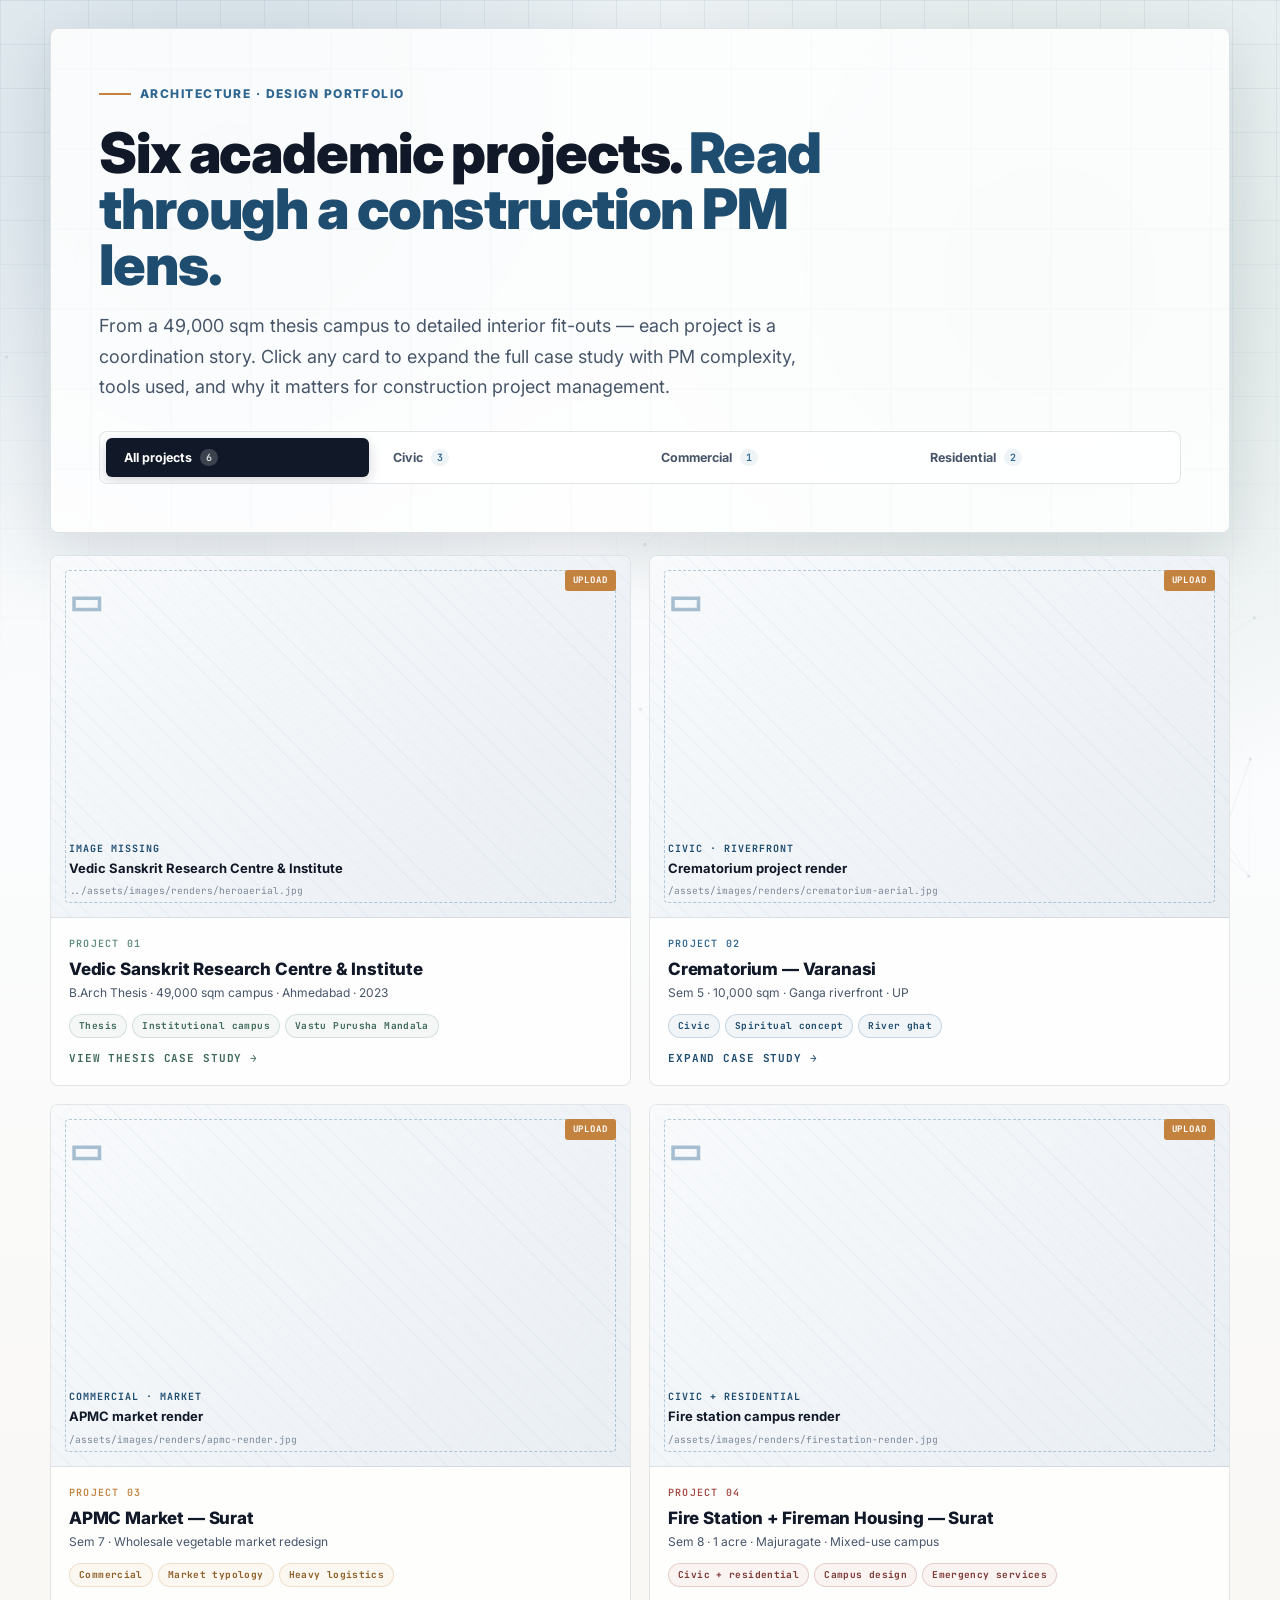
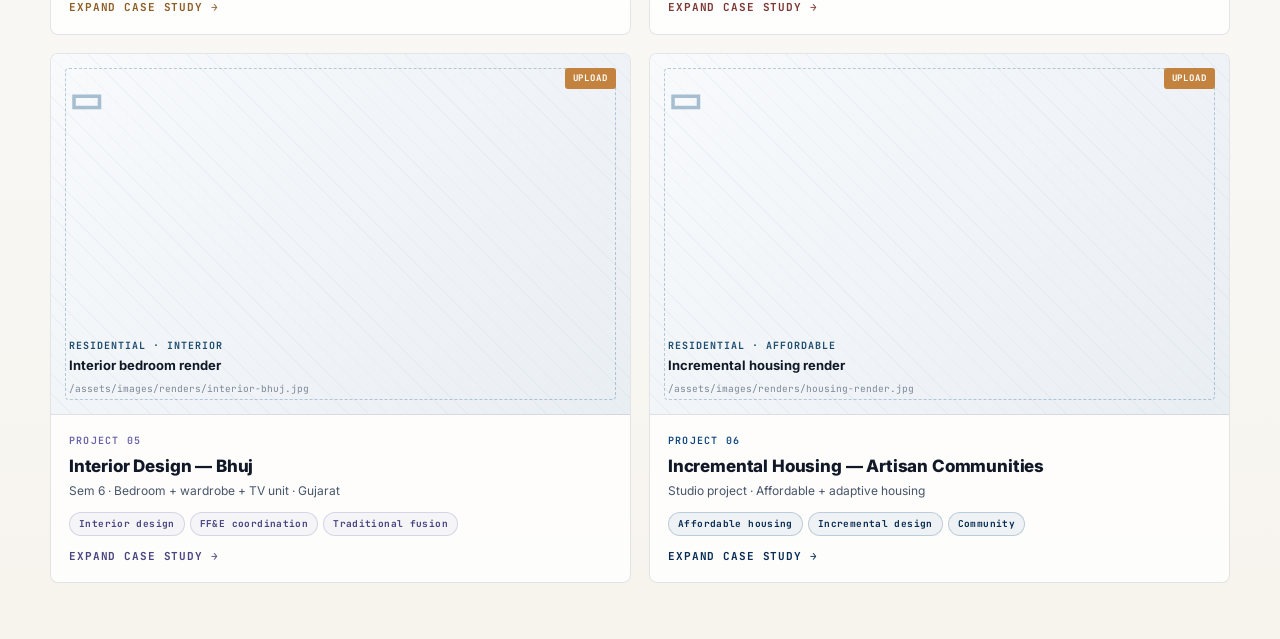
==== widgets/architecture-projects.html @ ee3e4ace "Update print statement from 'Hello' to 'Goodbye'" ====
<!DOCTYPE html>
<html lang="en">
<head>
<meta charset="UTF-8">
<meta name="viewport" content="width=device-width, initial-scale=1.0">
<title>Architecture Projects — Kashyap Joshi</title>
<meta name="description" content="Academic architecture portfolio — thesis, civic, commercial, and residential design projects translated through a construction PM lens.">
<link rel="preconnect" href="https://fonts.googleapis.com">
<link rel="preconnect" href="https://fonts.gstatic.com" crossorigin>
<link href="https://fonts.googleapis.com/css2?family=Inter:wght@300;400;500;600;700;800;900&family=JetBrains+Mono:wght@400;500;600&display=swap" rel="stylesheet">
<style>
:root {
  --ink: #111827;
  --ink-soft: #475569;
  --ink-muted: #7c8796;
  --paper: #fbfcfd;
  --panel: rgba(255,255,255,0.86);
  --line: rgba(30,41,59,0.12);
  --line-strong: rgba(30,41,59,0.22);
  --sage: #5f8d7a;
  --sage-dark: #3f6a59;
  --steel: #2f6690;
  --steel-dark: #1f4d70;
  --amber: #c3833f;
  --brick: #a64b43;
  --violet: #6860a8;
  --shadow: 0 18px 55px rgba(15,23,42,0.11);
  --shadow-soft: 0 8px 28px rgba(15,23,42,0.08);
  --radius: 8px;
  --ease: cubic-bezier(.16, 1, .3, 1);
  --mono: 'JetBrains Mono', 'SF Mono', Monaco, monospace;
}

* { box-sizing: border-box; margin: 0; padding: 0; }
html { scroll-behavior: smooth; }

body {
  min-height: 100vh;
  font-family: Inter, ui-sans-serif, system-ui, -apple-system, BlinkMacSystemFont, "Segoe UI", sans-serif;
  color: var(--ink);
  background:
    radial-gradient(circle at 18% 8%, rgba(47,102,144,0.18), transparent 30rem),
    radial-gradient(circle at 82% 14%, rgba(95,141,122,0.18), transparent 32rem),
    linear-gradient(180deg, #eef3f5 0%, #fbfcfd 36%, #f7f4ee 100%);
  line-height: 1.5;
  overflow-x: hidden;
  -webkit-font-smoothing: antialiased;
}

body::before {
  content: "";
  position: fixed;
  inset: 0;
  z-index: -3;
  background-image:
    linear-gradient(rgba(47,102,144,0.08) 1px, transparent 1px),
    linear-gradient(90deg, rgba(47,102,144,0.08) 1px, transparent 1px);
  background-size: 44px 44px;
  mask-image: linear-gradient(to bottom, black 0%, transparent 78%);
}

.sr-only {
  position: absolute; width: 1px; height: 1px; overflow: hidden;
  clip: rect(0,0,0,0); white-space: nowrap;
}

.blueprint-canvas {
  position: fixed; inset: 0;
  z-index: -2;
  pointer-events: none;
  opacity: 0.5;
}

.cursor-light {
  position: fixed; left: 0; top: 0;
  width: 360px; height: 360px;
  border-radius: 50%;
  pointer-events: none;
  z-index: -1;
  opacity: 0;
  transform: translate3d(-50%, -50%, 0);
  background: radial-gradient(circle, rgba(200,131,63,0.16), rgba(95,141,122,0.08) 38%, transparent 70%);
  transition: opacity 300ms ease;
}

.page {
  width: min(1180px, calc(100% - 32px));
  margin: 0 auto;
  padding: 28px 0 56px;
}

/* HEADER */
.widget-header {
  border: 1px solid var(--line);
  background: var(--panel);
  backdrop-filter: blur(18px);
  box-shadow: var(--shadow);
  border-radius: var(--radius);
  padding: clamp(28px, 4vw, 48px);
  margin-bottom: 22px;
  position: relative;
  overflow: hidden;
}
.widget-header::after {
  content: "";
  position: absolute; inset: 0; pointer-events: none;
  background:
    linear-gradient(90deg, transparent 0 39px, rgba(47,102,144,0.07) 40px, transparent 41px),
    linear-gradient(transparent 0 39px, rgba(47,102,144,0.07) 40px, transparent 41px);
  background-size: 80px 80px;
  opacity: 0.4;
}
.widget-header-inner { position: relative; z-index: 1; }

.eyebrow {
  display: inline-flex; align-items: center; gap: 9px;
  color: var(--steel);
  font-size: 12px; font-weight: 800;
  text-transform: uppercase; letter-spacing: .12em;
  margin-bottom: 22px;
  opacity: 0; transform: translateY(20px);
  animation: fadeUp 900ms var(--ease) 100ms forwards;
}
.eyebrow::before {
  content: ""; width: 32px; height: 2px; background: var(--amber);
}

.widget-title {
  font-size: clamp(34px, 5.5vw, 56px);
  line-height: 1;
  font-weight: 880;
  margin-bottom: 18px;
  letter-spacing: -0.02em;
  max-width: 800px;
  opacity: 0; transform: translateY(30px);
  animation: fadeUp 1000ms var(--ease) 250ms forwards;
}
.widget-title .accent { color: var(--steel-dark); }

.widget-lead {
  max-width: 720px;
  color: var(--ink-soft);
  font-size: clamp(15px, 1.8vw, 18px);
  line-height: 1.7;
  opacity: 0; transform: translateY(20px);
  animation: fadeUp 1000ms var(--ease) 400ms forwards;
}

@keyframes fadeUp { to { opacity: 1; transform: translateY(0); } }

/* FILTER BAR */
.filter-bar {
  display: flex;
  gap: 6px;
  margin-top: 28px;
  padding: 6px;
  background: rgba(255,255,255,0.72);
  border: 1px solid var(--line);
  border-radius: var(--radius);
  overflow-x: auto;
  scrollbar-width: none;
  position: relative;
  z-index: 1;
  opacity: 0;
  transform: translateY(16px);
  animation: fadeUp 800ms var(--ease) 600ms forwards;
}
.filter-bar::-webkit-scrollbar { display: none; }

.filter-btn {
  flex: 1;
  min-width: max-content;
  padding: 11px 18px;
  border: none;
  background: transparent;
  cursor: pointer;
  font-family: inherit;
  font-size: 12.5px;
  font-weight: 700;
  color: var(--ink-soft);
  border-radius: 6px;
  transition: all 280ms var(--ease);
  white-space: nowrap;
  display: flex;
  align-items: center;
  gap: 8px;
}
.filter-btn:hover { color: var(--ink); background: rgba(47,102,144,0.06); }
.filter-btn.active {
  background: var(--ink);
  color: white;
  box-shadow: 0 4px 14px rgba(15,23,42,0.18);
}
.filter-btn-count {
  font-family: var(--mono);
  font-size: 10px;
  font-weight: 600;
  padding: 2px 6px;
  border-radius: 100px;
  background: rgba(47,102,144,0.08);
  color: var(--steel);
}
.filter-btn.active .filter-btn-count {
  background: rgba(255,255,255,0.18);
  color: rgba(255,255,255,.85);
}

/* PROJECTS GRID */
.projects-wrap { margin-top: 22px; }

.projects-grid {
  display: grid;
  grid-template-columns: repeat(2, 1fr);
  gap: 18px;
}

.proj-card {
  position: relative;
  overflow: hidden;
  border: 1px solid var(--line);
  border-radius: var(--radius);
  background: rgba(255,255,255,0.78);
  cursor: pointer;
  transition: opacity 600ms var(--ease), transform 600ms var(--ease), box-shadow 320ms ease, border-color 320ms ease;
  opacity: 0;
  transform: translateY(20px);
  display: flex;
  flex-direction: column;
}
.proj-card.visible { opacity: 1; transform: translateY(0); }
.proj-card:hover {
  border-color: var(--accent);
  box-shadow: 0 14px 40px rgba(15,23,42,0.10);
  transform: translateY(-4px);
}

.proj-thumb {
  position: relative;
  aspect-ratio: 16/10;
  overflow: hidden;
  background: linear-gradient(135deg, #f8fafc, #e2e8f0);
  border-bottom: 1px solid var(--line);
}
.proj-thumb img {
  width: 100%; height: 100%;
  object-fit: cover;
  display: block;
  transition: transform 700ms var(--ease);
}
.proj-card:hover .proj-thumb img {
  transform: scale(1.04);
}

.proj-thumb-overlay {
  position: absolute;
  inset: 0;
  background: linear-gradient(180deg, transparent 40%, rgba(0,0,0,0.5) 100%);
  display: flex;
  align-items: flex-end;
  padding: 14px;
  opacity: 0;
  transition: opacity 400ms var(--ease);
}
.proj-card:hover .proj-thumb-overlay { opacity: 1; }
.proj-thumb-overlay-text {
  color: white;
  font-family: var(--mono);
  font-size: 10.5px;
  font-weight: 700;
  letter-spacing: .12em;
  text-transform: uppercase;
  display: flex;
  align-items: center;
  gap: 6px;
}

/* Placeholder for projects without real images */
.proj-placeholder {
  width: 100%; height: 100%;
  display: flex;
  flex-direction: column;
  justify-content: space-between;
  padding: 18px;
  background:
    repeating-linear-gradient(45deg, rgba(47,102,144,0.04) 0 1px, transparent 1px 14px),
    linear-gradient(135deg, #f8fafc 0%, #e9eef3 100%);
  position: relative;
}
.proj-placeholder::after {
  content: "";
  position: absolute;
  inset: 14px;
  border: 1.5px dashed rgba(47,102,144,0.32);
  border-radius: 4px;
  pointer-events: none;
}
.ph-corner-tag {
  position: absolute;
  top: 14px; right: 14px;
  font-family: var(--mono);
  font-size: 9px;
  font-weight: 700;
  padding: 4px 8px;
  background: var(--amber);
  color: white;
  border-radius: 3px;
  letter-spacing: .1em;
  z-index: 2;
}
.ph-icon {
  font-family: var(--mono);
  font-size: 36px;
  font-weight: 700;
  color: rgba(47,102,144,0.4);
  z-index: 1;
}
.ph-label {
  font-family: var(--mono);
  font-size: 10px;
  font-weight: 700;
  color: var(--steel-dark);
  letter-spacing: .1em;
  text-transform: uppercase;
  z-index: 1;
}
.ph-name {
  font-size: 13px;
  font-weight: 700;
  color: var(--ink);
  margin-top: 4px;
  line-height: 1.3;
  z-index: 1;
}
.ph-file {
  font-family: var(--mono);
  font-size: 9.5px;
  color: var(--ink-muted);
  margin-top: 8px;
  z-index: 1;
}

.proj-body {
  padding: 18px;
  display: flex;
  flex-direction: column;
  flex: 1;
}
.proj-num {
  font-family: var(--mono);
  font-size: 10px;
  font-weight: 600;
  color: var(--accent);
  letter-spacing: .12em;
  margin-bottom: 8px;
}
.proj-title {
  font-size: 17px;
  font-weight: 800;
  letter-spacing: -0.01em;
  margin-bottom: 4px;
  line-height: 1.25;
}
.proj-meta {
  font-size: 12px;
  color: var(--ink-soft);
  margin-bottom: 12px;
  line-height: 1.5;
}
.proj-tags {
  display: flex;
  flex-wrap: wrap;
  gap: 5px;
  margin-bottom: 12px;
}
.proj-tag {
  font-family: var(--mono);
  font-size: 9.5px;
  font-weight: 700;
  padding: 4px 9px;
  border-radius: 100px;
  background: var(--accent-bg);
  color: var(--accent-dark);
  border: 1px solid var(--accent-border);
  letter-spacing: .04em;
}
.proj-cta {
  margin-top: auto;
  font-family: var(--mono);
  font-size: 11px;
  font-weight: 700;
  color: var(--accent-dark);
  letter-spacing: .08em;
  text-transform: uppercase;
  display: inline-flex;
  align-items: center;
  gap: 6px;
  transition: gap 300ms var(--ease);
}
.proj-card:hover .proj-cta { gap: 10px; }

/* Expanded detail panel — spans 2 columns */
.proj-detail {
  grid-column: 1 / -1;
  max-height: 0;
  overflow: hidden;
  transition: max-height 700ms var(--ease);
}
.proj-detail.is-visible {
  max-height: 3500px;
}
.proj-detail-inner {
  margin-top: 0;
  padding: 28px;
  border: 1px solid var(--accent);
  border-left: 4px solid var(--accent);
  border-radius: var(--radius);
  background: white;
  opacity: 0;
  transform: translateY(-12px);
  transition: opacity 600ms var(--ease) 200ms, transform 600ms var(--ease) 200ms;
}
.proj-detail.is-visible .proj-detail-inner {
  opacity: 1; transform: translateY(0);
}

.detail-header {
  display: flex;
  justify-content: space-between;
  align-items: flex-start;
  gap: 18px;
  padding-bottom: 18px;
  border-bottom: 1px solid var(--line);
  margin-bottom: 22px;
}
.detail-h-text {
  flex: 1;
}
.detail-h-num {
  font-family: var(--mono);
  font-size: 11px;
  font-weight: 600;
  color: var(--accent);
  letter-spacing: .15em;
  margin-bottom: 6px;
  text-transform: uppercase;
}
.detail-h-title {
  font-size: 24px;
  font-weight: 800;
  letter-spacing: -0.01em;
  margin-bottom: 4px;
  line-height: 1.15;
}
.detail-h-sub {
  font-size: 13px;
  color: var(--ink-soft);
}
.detail-close {
  width: 36px; height: 36px;
  border-radius: 50%;
  background: rgba(47,102,144,0.06);
  color: var(--steel);
  display: grid; place-items: center;
  cursor: pointer;
  flex-shrink: 0;
  transition: all 280ms var(--ease);
}
.detail-close:hover {
  background: var(--ink);
  color: white;
}
.detail-close svg { width: 16px; height: 16px; }

.stats-grid {
  display: grid;
  grid-template-columns: repeat(4, 1fr);
  gap: 10px;
  margin-bottom: 22px;
}
.stat-cell {
  padding: 14px;
  background: rgba(47,102,144,0.04);
  border: 1px solid rgba(47,102,144,0.12);
  border-radius: 6px;
}
.stat-cell-label {
  font-family: var(--mono);
  font-size: 9.5px;
  font-weight: 600;
  color: var(--steel);
  letter-spacing: .1em;
  text-transform: uppercase;
  margin-bottom: 4px;
}
.stat-cell-value {
  font-size: 14px;
  font-weight: 800;
  color: var(--ink);
}

.section-block { margin-bottom: 22px; }
.section-label {
  font-family: var(--mono);
  font-size: 10.5px;
  font-weight: 700;
  color: var(--accent-dark);
  letter-spacing: .14em;
  margin-bottom: 12px;
  text-transform: uppercase;
  display: flex;
  align-items: center;
  gap: 8px;
}
.section-label::after {
  content: "";
  flex: 1;
  height: 1px;
  background: var(--line);
}

.section-text {
  font-size: 13.5px;
  color: var(--ink-soft);
  line-height: 1.75;
}
.section-text strong { color: var(--ink); font-weight: 700; }

.phase-row {
  display: flex;
  gap: 14px;
  align-items: flex-start;
  margin-bottom: 10px;
}
.phase-dot {
  width: 8px; height: 8px;
  border-radius: 50%;
  background: var(--accent);
  flex-shrink: 0;
  margin-top: 7px;
}
.phase-text {
  font-size: 13px;
  color: var(--ink-soft);
  line-height: 1.7;
}
.phase-text strong { color: var(--ink); font-weight: 700; }

.pm-bar-row {
  display: grid;
  grid-template-columns: 160px 1fr 40px;
  gap: 14px;
  align-items: center;
  margin-bottom: 9px;
}
.pm-bar-label {
  font-size: 12px;
  color: var(--ink-soft);
}
.pm-bar-track {
  height: 8px;
  background: rgba(47,102,144,0.08);
  border-radius: 4px;
  overflow: hidden;
}
.pm-bar-fill {
  height: 100%;
  background: linear-gradient(90deg, var(--accent), var(--accent-dark));
  border-radius: 4px;
  width: 0;
  transition: width 1200ms var(--ease);
}
.proj-detail.is-visible .pm-bar-fill { width: var(--fill); }

.pm-bar-val {
  font-family: var(--mono);
  font-size: 11px;
  font-weight: 700;
  color: var(--ink-soft);
  text-align: right;
}

.tools-row {
  display: flex;
  flex-wrap: wrap;
  gap: 6px;
}
.tool-pill {
  font-family: var(--mono);
  font-size: 10.5px;
  font-weight: 600;
  padding: 5px 11px;
  background: rgba(47,102,144,0.06);
  border: 1px solid rgba(47,102,144,0.2);
  border-radius: 4px;
  color: var(--steel);
}

.pm-note {
  margin-top: 4px;
  padding: 16px 18px;
  background: linear-gradient(135deg, rgba(95,141,122,0.07), rgba(200,131,63,0.04));
  border: 1px solid rgba(95,141,122,0.22);
  border-radius: var(--radius);
}
.pm-note-label {
  font-family: var(--mono);
  font-size: 10px;
  font-weight: 700;
  color: var(--sage-dark);
  letter-spacing: .14em;
  margin-bottom: 8px;
  text-transform: uppercase;
}
.pm-note-text {
  font-size: 13px;
  color: var(--ink);
  line-height: 1.65;
}

.detail-link-row {
  margin-top: 22px;
  display: flex;
  gap: 10px;
  flex-wrap: wrap;
}
.detail-link {
  display: inline-flex;
  align-items: center;
  gap: 7px;
  font-size: 12px;
  font-weight: 800;
  text-decoration: none;
  padding: 9px 14px;
  border-radius: 6px;
  transition: all 280ms var(--ease);
}
.detail-link.primary {
  background: var(--ink);
  color: white;
}
.detail-link.primary:hover {
  background: var(--steel-dark);
  gap: 11px;
  transform: translateY(-2px);
  box-shadow: 0 8px 22px rgba(15,23,42,0.18);
}
.detail-link.secondary {
  background: rgba(47,102,144,0.08);
  color: var(--steel-dark);
  border: 1px solid rgba(47,102,144,0.2);
}
.detail-link.secondary:hover {
  background: var(--steel);
  color: white;
  gap: 11px;
}

.empty-state {
  padding: 60px 20px;
  text-align: center;
  color: var(--ink-muted);
  font-family: var(--mono);
  font-size: 12px;
}

@media (max-width: 768px) {
  .projects-grid { grid-template-columns: 1fr; }
  .stats-grid { grid-template-columns: 1fr 1fr; }
  .pm-bar-row { grid-template-columns: 1fr; gap: 4px; }
  .pm-bar-val { text-align: left; }
  .detail-header { flex-direction: column-reverse; align-items: stretch; }
  .detail-close { align-self: flex-end; }
}

@media (max-width: 620px) {
  .page { width: min(100% - 22px, 1180px); padding-top: 14px; }
  .widget-header { padding: 22px; }
  .filter-bar { gap: 4px; padding: 4px; }
  .filter-btn { padding: 9px 12px; font-size: 11.5px; }
  .proj-body { padding: 14px; }
  .proj-title { font-size: 15px; }
  .detail-h-title { font-size: 19px; }
  .proj-detail-inner { padding: 18px; }
}

@media (prefers-reduced-motion: reduce) {
  *, *::before, *::after {
    animation-duration: 0.01ms !important;
    animation-iteration-count: 1 !important;
    transition-duration: 0.01ms !important;
  }
}
</style>
</head>
<body>
<canvas class="blueprint-canvas" aria-hidden="true"></canvas>
<div class="cursor-light" aria-hidden="true"></div>

<div class="page">
  <h2 class="sr-only">Architecture projects portfolio — Kashyap Joshi</h2>

  <header class="widget-header">
    <div class="widget-header-inner">
      <div class="eyebrow">Architecture &middot; Design Portfolio</div>
      <h1 class="widget-title">Six academic projects. <span class="accent">Read through a construction PM lens.</span></h1>
      <p class="widget-lead">From a 49,000 sqm thesis campus to detailed interior fit-outs — each project is a coordination story. Click any card to expand the full case study with PM complexity, tools used, and why it matters for construction project management.</p>

      <div class="filter-bar" id="filterBar"></div>
    </div>
  </header>

  <div class="projects-wrap">
    <div class="projects-grid" id="projGrid"></div>
  </div>
</div>

<script>
const PROJECTS = [
  {
    id: "thesis",
    cat: "civic",
    num: "01",
    title: "Vedic Sanskrit Research Centre & Institute",
    meta: "B.Arch Thesis &middot; 49,000 sqm campus &middot; Ahmedabad &middot; 2023",
    accent: "#5f8d7a",
    accentDark: "#3f6a59",
    accentBg: "rgba(95,141,122,0.06)",
    accentBorder: "rgba(95,141,122,0.22)",
    image: "../assets/images/renders/heroaerial.jpg",
    imageAlt: "Vedic Sanskrit Research Centre aerial campus view",
    tags: ["Thesis", "Institutional campus", "Vastu Purusha Mandala"],
    cta: "View thesis case study",
    stats: [
      { l: "Site area", v: "49,000 sqm" },
      { l: "Programs", v: "7 integrated zones" },
      { l: "Year", v: "2021-2023" },
      { l: "Guide", v: "Ar. Chaitali Shroff" }
    ],
    concept: "A contemporary institutional campus combining Sanskrit research, gurukul learning, public culture, residence, landscape, and spiritual practice. Organized through <strong>Vastu Purusha Mandala</strong> as an ordering framework — translating traditional spatial logic into modern campus planning.",
    phases: [
      { t: "Master planning", d: "Established cardinal orientation, primary spine, and program zoning using Vastu grid logic. Carved volumes to form courts, shaded edges, and porous movement corridors." },
      { t: "Program integration", d: "Seven distinct programs (research, pathshala, residence, museum, auditorium, goshala, ritual zones) organized around central temple axis with clear hierarchy." },
      { t: "Landscape + climate", d: "Water bodies, vegetation, and plazas designed for hot-humid Gujarat climate. Open-to-sky courts for ventilation. Layered landscape creates experiential sequence." },
      { t: "PM lens", d: "Multi-stakeholder, multi-zone coordination at campus scale — the same complexity that defines US healthcare and institutional construction projects." }
    ],
    pm: [
      { l: "Program complexity", v: 95 },
      { l: "Stakeholder breadth", v: 90 },
      { l: "Site scale", v: 95 },
      { l: "Documentation rigor", v: 88 }
    ],
    tools: ["Revit", "AutoCAD", "SketchUp", "V-Ray", "Lumion", "Photoshop"],
    note: "Campus-scale master planning is the closest academic equivalent to US healthcare or higher-ed construction PM work. Multiple programs, multiple stakeholders, axis-driven organization, and documentation rigor all translate directly.",
    externalLink: "https://kashh1147.github.io/new-thesis-2026/"
  },
  {
    id: "crematorium",
    cat: "civic",
    num: "02",
    title: "Crematorium — Varanasi",
    meta: "Sem 5 &middot; 10,000 sqm &middot; Ganga riverfront &middot; UP",
    accent: "#2f6690",
    accentDark: "#1f4d70",
    accentBg: "rgba(47,102,144,0.06)",
    accentBorder: "rgba(47,102,144,0.22)",
    image: null,
    placeholderLabel: "Civic &middot; Riverfront",
    placeholderName: "Crematorium project render",
    placeholderFile: "crematorium-aerial.jpg",
    tags: ["Civic", "Spiritual concept", "River ghat"],
    cta: "Expand case study",
    stats: [
      { l: "Site area", v: "10,000 sqm" },
      { l: "Location", v: "Varanasi, UP" },
      { l: "Program", v: "7 cremation types" },
      { l: "Climate", v: "Hot &amp; humid" }
    ],
    concept: "The human body is composed of <strong>6 layers</strong> — physical, mental, causal, vital, soul, and supracausal. The supracausal body protects the soul from negative energy. This concept drove the spatial hierarchy: transition from the public realm inward toward a sacred, protected core.",
    phases: [
      { t: "Site analysis", d: "Ganga riverfront site, connectivity via Malviya Bridge and Mirzapur Road. Flood zone and alluvial soil considered in ground floor planning." },
      { t: "Zoning", d: "Cremation zones (wooden, electric, sant), prayer hall, gathering space, graveyard for children, body wash area — all separated by landscape courts." },
      { t: "Constructability", d: "Masonry load-bearing walls, RCC flat slabs, open-to-sky courts for ventilation in hot-humid climate. No AC required." },
      { t: "PM lens", d: "Complex multi-stakeholder program — religious community, municipality, public. Separate access routes for families, staff, and services would shape the construction logistics plan." }
    ],
    pm: [
      { l: "Stakeholder complexity", v: 90 },
      { l: "Site constraint", v: 85 },
      { l: "Program complexity", v: 88 },
      { l: "Construction challenge", v: 70 }
    ],
    tools: ["AutoCAD", "SketchUp", "V-Ray", "Lumion"],
    note: "Reframed for PM portfolio: this project required reasoning about competing stakeholder needs (municipality, religious groups, public), restricted site access near a waterway, and a sensitive program requiring strict spatial separation. Directly analogous to complex US civic projects."
  },
  {
    id: "apmc",
    cat: "commercial",
    num: "03",
    title: "APMC Market — Surat",
    meta: "Sem 7 &middot; Wholesale vegetable market redesign",
    accent: "#c3833f",
    accentDark: "#8e5e25",
    accentBg: "rgba(195,131,63,0.06)",
    accentBorder: "rgba(195,131,63,0.22)",
    image: null,
    placeholderLabel: "Commercial &middot; Market",
    placeholderName: "APMC market render",
    placeholderFile: "apmc-render.jpg",
    tags: ["Commercial", "Market typology", "Heavy logistics"],
    cta: "Expand case study",
    stats: [
      { l: "Location", v: "Surat, Gujarat" },
      { l: "Type", v: "Wholesale market" },
      { l: "Users", v: "Vendors + buyers" },
      { l: "Constraint", v: "Live operations" }
    ],
    concept: "Wholesale vegetable market serving as a hub for vendors, buyers, and trucks. Design proposal addressed <strong>large-span shed structures</strong>, vehicular logistics, and a phased redevelopment strategy to maintain market operations during construction.",
    phases: [
      { t: "Program analysis", d: "Wholesale vs retail flow separation, cold storage zones, vendor stall typology, auction hall, administration, and worker amenities." },
      { t: "Structural", d: "Large-span steel truss roofing for column-free vendor halls. RCC frame for administration and cold storage." },
      { t: "Logistics", d: "Truck loading bays, parking, and pedestrian flow studied to separate heavy vehicles from public circulation." },
      { t: "PM lens", d: "Design proposal addressed phased delivery to keep the market operational during construction — a real-world constraint that shaped the entire site organization and sequence." }
    ],
    pm: [
      { l: "Program complexity", v: 95 },
      { l: "Phased delivery", v: 88 },
      { l: "Stakeholder groups", v: 92 },
      { l: "Site logistics", v: 85 }
    ],
    tools: ["AutoCAD", "SketchUp", "Lumion", "MS Project"],
    note: "Directly transferable to US commercial/industrial PM work: complex multi-user program, phased construction in a live operational environment, heavy vehicle logistics, and large-span structural coordination."
  },
  {
    id: "firestation",
    cat: "civic",
    num: "04",
    title: "Fire Station + Fireman Housing — Surat",
    meta: "Sem 8 &middot; 1 acre &middot; Majuragate &middot; Mixed-use campus",
    accent: "#a64b43",
    accentDark: "#7c3933",
    accentBg: "rgba(166,75,67,0.06)",
    accentBorder: "rgba(166,75,67,0.22)",
    image: null,
    placeholderLabel: "Civic + Residential",
    placeholderName: "Fire station campus render",
    placeholderFile: "firestation-render.jpg",
    tags: ["Civic + residential", "Campus design", "Emergency services"],
    cta: "Expand case study",
    stats: [
      { l: "Location", v: "Majuragate, Surat" },
      { l: "Site area", v: "1 acre" },
      { l: "Residential", v: "G+5 housing" },
      { l: "Climate", v: "Tropical" }
    ],
    concept: "The fire station is surrounded by <strong>3 roads</strong> to enable rapid truck exit in all directions. The residential tower for firemen is positioned to maximize visual oversight of the station. A green campus with recreational amenities creates a complete live-work environment for emergency service personnel.",
    phases: [
      { t: "Site analysis", d: "3-road corner site in Majuragate, Surat. High-rise residential and commercial context. Fire truck turning radii drove site layout and road widths." },
      { t: "Residential design", d: "G+5 housing with 2BHK units (Type A and B), first and second floor cluster plans, unit mix for single and family firemen." },
      { t: "Constructability", d: "RCC frame for residential tower, separate structural grid for fire station bay (large-span, no internal columns). Curtain wall glazing for station facade." },
      { t: "PM lens", d: "Two structural systems on one site &mdash; phased construction proposed to keep fire station operational during residential tower build. Emergency services cannot be shut down." }
    ],
    pm: [
      { l: "Dual program delivery", v: 90 },
      { l: "Operational continuity", v: 95 },
      { l: "Structural coordination", v: 85 },
      { l: "Site logistics", v: 80 }
    ],
    tools: ["Revit", "AutoCAD", "Lumion", "SketchUp"],
    note: "Strong PM parallel: delivering two structurally different buildings on one constrained site while maintaining emergency service operations &mdash; analogous to healthcare or occupied facility construction in the US."
  },
  {
    id: "interior",
    cat: "residential",
    num: "05",
    title: "Interior Design — Bhuj",
    meta: "Sem 6 &middot; Bedroom + wardrobe + TV unit &middot; Gujarat",
    accent: "#6860a8",
    accentDark: "#4a4480",
    accentBg: "rgba(104,96,168,0.06)",
    accentBorder: "rgba(104,96,168,0.22)",
    image: null,
    placeholderLabel: "Residential &middot; Interior",
    placeholderName: "Interior bedroom render",
    placeholderFile: "interior-bhuj.jpg",
    tags: ["Interior design", "FF&E coordination", "Traditional fusion"],
    cta: "Expand case study",
    stats: [
      { l: "Location", v: "Bhuj, Gujarat" },
      { l: "Type", v: "Residential bedroom" },
      { l: "Theme", v: "Modern + traditional" },
      { l: "Deliverable", v: "Full interior package" }
    ],
    concept: "Client brief: <strong>modern house with traditional aspects</strong>, green natural colors, wooden furniture, Islamic modern architecture style. Theme developed: modern and traditional fusion with natural elements appropriate to the Kutchi context.",
    phases: [
      { t: "Client brief", d: "3 layout options developed for client selection &mdash; varying bedroom orientation, dressing area, and toilet relationship. Final layout chosen based on flow and storage." },
      { t: "Design development", d: "Ceiling plan, flooring plan, 4 wall elevations (A, B, C, D), wardrobe design with interior elevation, TV unit design, bed design with side elevations." },
      { t: "FF&amp;E", d: "Custom bed design, wardrobe with organizational layout, TV unit &mdash; all coordinated with the room geometry and Islamic pattern motifs." },
      { t: "PM lens", d: "Interior projects require the most precise subcontractor coordination &mdash; carpenter, tile layer, electrician, painter &mdash; all in a confined space with tight sequencing." }
    ],
    pm: [
      { l: "Client management", v: 92 },
      { l: "FF&E coordination", v: 88 },
      { l: "Finish sequencing", v: 85 },
      { l: "Design precision", v: 95 }
    ],
    tools: ["AutoCAD", "SketchUp", "V-Ray", "Photoshop"],
    note: "Interior projects are where PM skills are most visible at the micro level &mdash; every finish transition, every subcontractor interface, every client change has a cost and schedule impact. This project taught that discipline."
  },
  {
    id: "housing",
    cat: "residential",
    num: "06",
    title: "Incremental Housing — Artisan Communities",
    meta: "Studio project &middot; Affordable + adaptive housing",
    accent: "#0c447c",
    accentDark: "#082c54",
    accentBg: "rgba(12,68,124,0.06)",
    accentBorder: "rgba(12,68,124,0.22)",
    image: null,
    placeholderLabel: "Residential &middot; Affordable",
    placeholderName: "Incremental housing render",
    placeholderFile: "housing-render.jpg",
    tags: ["Affordable housing", "Incremental design", "Community"],
    cta: "Expand case study",
    stats: [
      { l: "Type", v: "Affordable housing" },
      { l: "User", v: "Artisan community" },
      { l: "Model", v: "Incremental growth" },
      { l: "Constraint", v: "Budget + culture" }
    ],
    concept: "Affordable housing design proposing an <strong>incremental growth model</strong> &mdash; a core habitable unit that families can expand over time as resources allow. Designed for traditional artisan communities, balancing cultural needs with construction economy.",
    phases: [
      { t: "Cultural analysis", d: "Studied traditional artisan family structures, workshop-home relationships, and how housing accommodates craft production alongside living." },
      { t: "Core unit design", d: "Minimum viable habitable unit with structural pre-provisions for future expansion (foundation reinforcement, roof connections, services stub-outs)." },
      { t: "Expansion logic", d: "Pre-planned expansion rooms, vertical and horizontal growth options, materials that families could source locally and add over time." },
      { t: "PM lens", d: "Multi-phase construction logic applied to a single dwelling &mdash; the same thinking applied to commercial phased construction projects." }
    ],
    pm: [
      { l: "Phased construction", v: 92 },
      { l: "Cost sensitivity", v: 95 },
      { l: "User co-design", v: 88 },
      { l: "Standardization", v: 85 }
    ],
    tools: ["AutoCAD", "SketchUp", "Photoshop"],
    note: "Phased construction thinking translates directly to commercial PM work. The discipline of designing for future expansion while remaining buildable today is exactly the kind of thinking needed for owner-occupied healthcare or institutional facilities."
  }
];

const FILTERS = [
  { id: "all", label: "All projects" },
  { id: "civic", label: "Civic" },
  { id: "commercial", label: "Commercial" },
  { id: "residential", label: "Residential" }
];

let activeFilter = "all";
let openId = null;

function renderFilters() {
  document.getElementById("filterBar").innerHTML = FILTERS.map(f => {
    const count = f.id === "all" ? PROJECTS.length : PROJECTS.filter(p => p.cat === f.id).length;
    return `
      <button class="filter-btn ${activeFilter === f.id ? 'active' : ''}" onclick="setFilter('${f.id}')">
        ${f.label}
        <span class="filter-btn-count">${count}</span>
      </button>
    `;
  }).join("");
}

function buildCard(p, i) {
  const thumbContent = p.image
    ? `<img src="${p.image}" alt="${p.imageAlt || p.title}" onerror="this.parentElement.innerHTML='<div class=\\'proj-placeholder\\'><span class=\\'ph-corner-tag\\'>UPLOAD</span><div class=\\'ph-icon\\'>&#9645;</div><div><div class=\\'ph-label\\'>Image missing</div><div class=\\'ph-name\\'>${p.placeholderName || p.title}</div><div class=\\'ph-file\\'>${p.image}</div></div></div>'">`
    : `<div class="proj-placeholder">
        <span class="ph-corner-tag">UPLOAD</span>
        <div class="ph-icon">&#9645;</div>
        <div>
          <div class="ph-label">${p.placeholderLabel || p.cat}</div>
          <div class="ph-name">${p.placeholderName}</div>
          <div class="ph-file">/assets/images/renders/${p.placeholderFile}</div>
        </div>
      </div>`;

  return `
    <article class="proj-card" data-id="${p.id}" 
             style="--accent:${p.accent};--accent-dark:${p.accentDark};--accent-bg:${p.accentBg};--accent-border:${p.accentBorder};animation-delay:${i * 80}ms"
             onclick="toggleProject('${p.id}')">
      <div class="proj-thumb">
        ${thumbContent}
        <div class="proj-thumb-overlay">
          <div class="proj-thumb-overlay-text">
            <span>${p.cta}</span>
            <span>&rarr;</span>
          </div>
        </div>
      </div>
      <div class="proj-body">
        <div class="proj-num">PROJECT ${p.num}</div>
        <div class="proj-title">${p.title}</div>
        <div class="proj-meta">${p.meta}</div>
        <div class="proj-tags">
          ${p.tags.map(t => `<span class="proj-tag">${t}</span>`).join("")}
        </div>
        <div class="proj-cta">${p.cta} &rarr;</div>
      </div>
    </article>
  `;
}

function buildDetail(p) {
  return `
    <div class="proj-detail is-visible" id="detail-${p.id}"
         style="--accent:${p.accent};--accent-dark:${p.accentDark};--accent-bg:${p.accentBg};--accent-border:${p.accentBorder}">
      <div class="proj-detail-inner">
        <div class="detail-header">
          <div class="detail-h-text">
            <div class="detail-h-num">PROJECT ${p.num} &middot; ${p.cat.toUpperCase()}</div>
            <div class="detail-h-title">${p.title}</div>
            <div class="detail-h-sub">${p.meta}</div>
          </div>
          <div class="detail-close" onclick="event.stopPropagation();closeProject()">
            <svg viewBox="0 0 24 24" fill="none" stroke="currentColor" stroke-width="2.5" stroke-linecap="round" stroke-linejoin="round">
              <line x1="18" y1="6" x2="6" y2="18"></line>
              <line x1="6" y1="6" x2="18" y2="18"></line>
            </svg>
          </div>
        </div>

        <div class="stats-grid">
          ${p.stats.map(s => `
            <div class="stat-cell">
              <div class="stat-cell-label">${s.l}</div>
              <div class="stat-cell-value">${s.v}</div>
            </div>
          `).join("")}
        </div>

        <div class="section-block">
          <div class="section-label">Concept</div>
          <div class="section-text">${p.concept}</div>
        </div>

        <div class="section-block">
          <div class="section-label">Phases &middot; PM lens</div>
          ${p.phases.map(ph => `
            <div class="phase-row">
              <div class="phase-dot"></div>
              <div class="phase-text"><strong>${ph.t}:</strong> ${ph.d}</div>
            </div>
          `).join("")}
        </div>

        <div class="section-block">
          <div class="section-label">PM complexity indicators</div>
          ${p.pm.map(b => `
            <div class="pm-bar-row">
              <div class="pm-bar-label">${b.l}</div>
              <div class="pm-bar-track"><div class="pm-bar-fill" style="--fill:${b.v}%"></div></div>
              <div class="pm-bar-val">${b.v}%</div>
            </div>
          `).join("")}
        </div>

        <div class="section-block">
          <div class="section-label">Tools used</div>
          <div class="tools-row">
            ${p.tools.map(t => `<span class="tool-pill">${t}</span>`).join("")}
          </div>
        </div>

        <div class="pm-note">
          <div class="pm-note-label">Why this matters for construction PM</div>
          <div class="pm-note-text">${p.note}</div>
        </div>

        ${p.externalLink ? `
          <div class="detail-link-row">
            <a class="detail-link primary" href="${p.externalLink}" target="_blank" rel="noopener">View full thesis case study &rarr;</a>
            <a class="detail-link secondary" href="#" onclick="event.preventDefault();closeProject()">Close panel</a>
          </div>
        ` : `
          <div class="detail-link-row">
            <a class="detail-link secondary" href="#" onclick="event.preventDefault();closeProject()">Close panel</a>
          </div>
        `}
      </div>
    </div>
  `;
}

function renderProjects() {
  const filtered = activeFilter === "all" ? PROJECTS : PROJECTS.filter(p => p.cat === activeFilter);
  const grid = document.getElementById("projGrid");
  
  if (filtered.length === 0) {
    grid.innerHTML = `<div class="empty-state" style="grid-column:1/-1">No projects in this filter.</div>`;
    return;
  }

  // Group projects in rows of 2; insert detail panel after the row that contains the open card
  let html = "";
  for (let i = 0; i < filtered.length; i++) {
    const p = filtered[i];
    html += buildCard(p, i);
    
    // After every 2 cards (or end of array), check if any card in this row is open
    const isLastInRow = (i % 2 === 1) || (i === filtered.length - 1);
    if (isLastInRow && openId) {
      // Look at the cards in this row to see if openId is among them
      const rowStart = i - (i % 2);
      const rowCards = filtered.slice(rowStart, i + 1);
      if (rowCards.some(c => c.id === openId)) {
        const openP = PROJECTS.find(x => x.id === openId);
        if (openP) html += buildDetail(openP);
      }
    }
  }
  grid.innerHTML = html;

  // Trigger visible class
  requestAnimationFrame(() => {
    document.querySelectorAll(".proj-card").forEach((card, i) => {
      setTimeout(() => card.classList.add("visible"), i * 60);
    });
  });
}

function setFilter(filterId) {
  activeFilter = filterId;
  openId = null;
  renderFilters();
  renderProjects();
}

function toggleProject(id) {
  if (openId === id) {
    openId = null;
  } else {
    openId = id;
  }
  renderProjects();
  
  if (openId) {
    setTimeout(() => {
      const detail = document.getElementById(`detail-${openId}`);
      if (detail) {
        const rect = detail.getBoundingClientRect();
        const offset = window.scrollY + rect.top - 90;
        window.scrollTo({ top: offset, behavior: "smooth" });
      }
    }, 300);
  }
}

function closeProject() {
  openId = null;
  renderProjects();
}

const reduceMotion = window.matchMedia("(prefers-reduced-motion: reduce)").matches;
const isTouch = window.matchMedia("(hover: none)").matches;
const isSmallScreen = window.innerWidth < 768;

if (!isTouch && !reduceMotion) {
  const light = document.querySelector(".cursor-light");
  window.addEventListener("pointermove", (e) => {
    light.style.opacity = "1";
    light.style.left = `${e.clientX}px`;
    light.style.top = `${e.clientY}px`;
  });
}

if (!isSmallScreen && !isTouch && !reduceMotion) {
  const canvas = document.querySelector(".blueprint-canvas");
  const ctx = canvas.getContext("2d");
  let points = [];
  function resizeCanvas() {
    const ratio = Math.min(window.devicePixelRatio || 1, 2);
    canvas.width = Math.floor(innerWidth * ratio);
    canvas.height = Math.floor(innerHeight * ratio);
    canvas.style.width = `${innerWidth}px`;
    canvas.style.height = `${innerHeight}px`;
    ctx.setTransform(ratio, 0, 0, ratio, 0, 0);
    points = Array.from({ length: Math.max(20, Math.floor(innerWidth / 42)) }, () => ({
      x: Math.random() * innerWidth, y: Math.random() * innerHeight,
      vx: (Math.random() - 0.5) * 0.32, vy: (Math.random() - 0.5) * 0.32
    }));
  }
  function drawBlueprint() {
    ctx.clearRect(0, 0, innerWidth, innerHeight);
    ctx.lineWidth = 1;
    points.forEach((p, i) => {
      p.x += p.vx; p.y += p.vy;
      if (p.x < -20 || p.x > innerWidth + 20) p.vx *= -1;
      if (p.y < -20 || p.y > innerHeight + 20) p.vy *= -1;
      for (let j = i + 1; j < points.length; j++) {
        const q = points[j];
        const dx = p.x - q.x; const dy = p.y - q.y;
        const dist = Math.hypot(dx, dy);
        if (dist < 155) {
          ctx.strokeStyle = `rgba(47,102,144,${(1 - dist / 155) * 0.18})`;
          ctx.beginPath();
          ctx.moveTo(p.x, p.y); ctx.lineTo(q.x, q.y);
          ctx.stroke();
        }
      }
      ctx.fillStyle = "rgba(47,102,144,0.22)";
      ctx.beginPath();
      ctx.arc(p.x, p.y, 1.7, 0, Math.PI * 2);
      ctx.fill();
    });
    requestAnimationFrame(drawBlueprint);
  }
  resizeCanvas();
  drawBlueprint();
  window.addEventListener("resize", resizeCanvas);
} else {
  document.querySelector(".blueprint-canvas").style.display = "none";
}

renderFilters();
renderProjects();
</script>
</body>
</html>
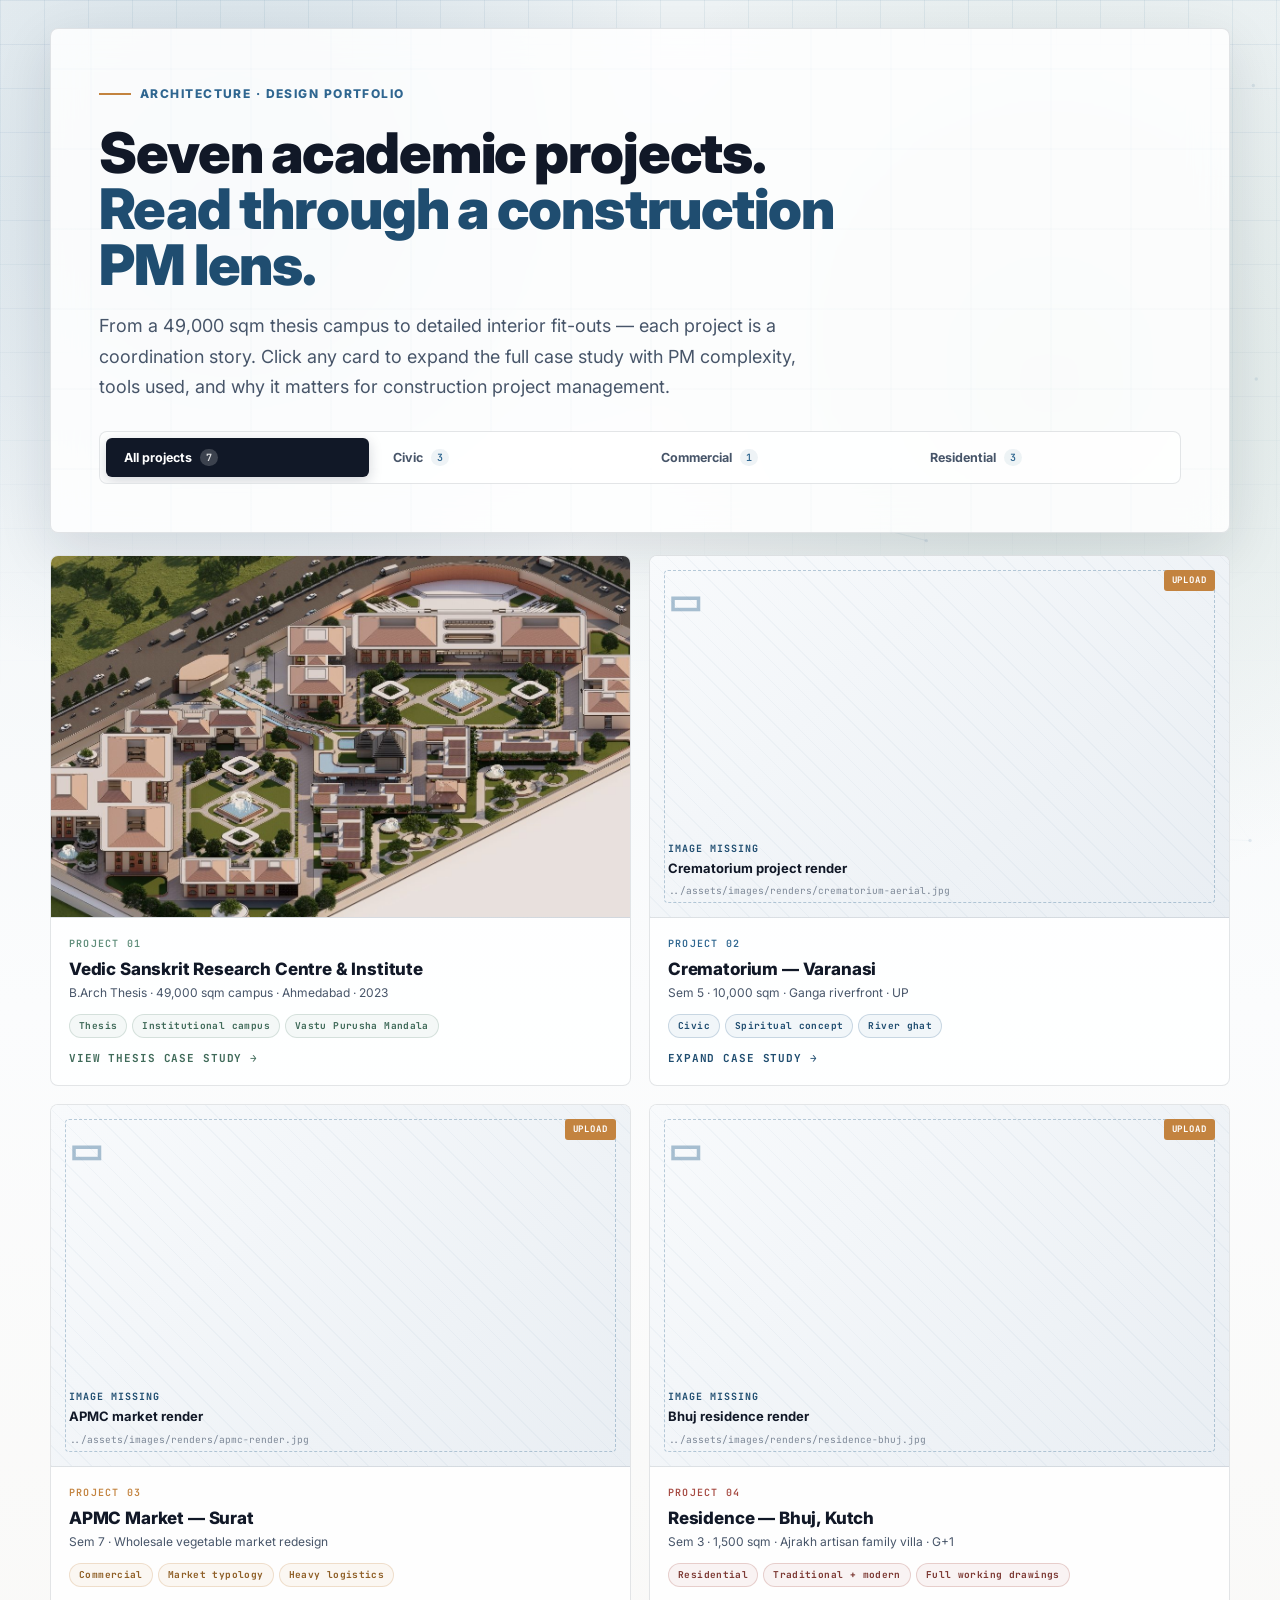
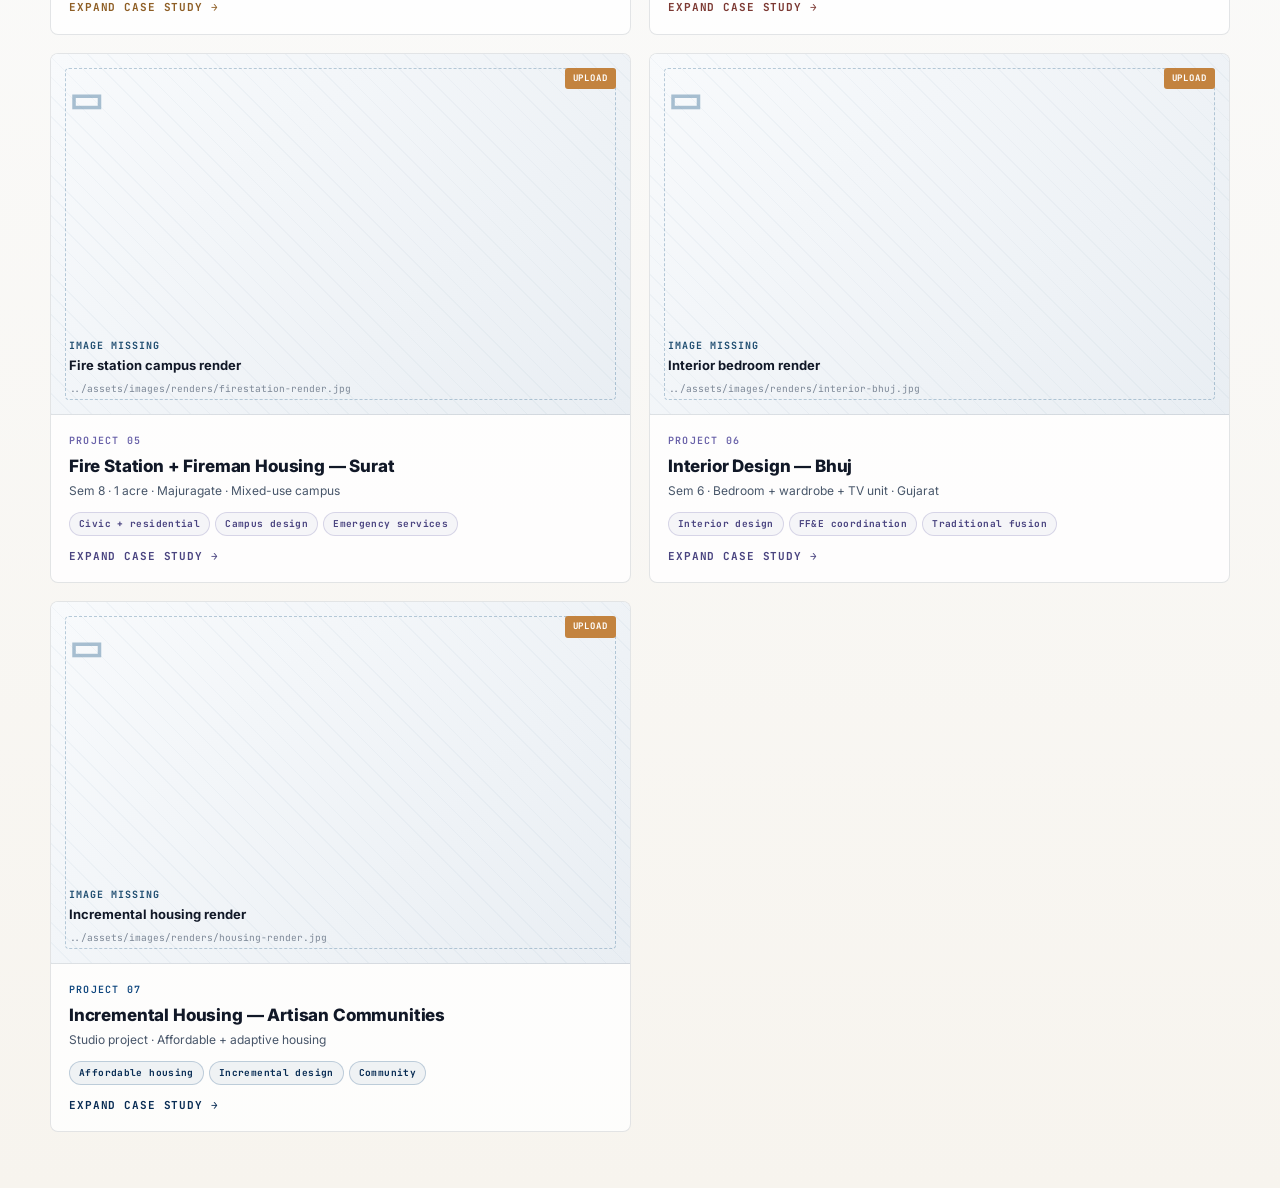
==== commit 3967e28c: "Update project details and images in architecture portfolio" ====
--- a/widgets/architecture-projects.html
+++ b/widgets/architecture-projects.html
@@ -702,7 +702,7 @@
   <header class="widget-header">
     <div class="widget-header-inner">
       <div class="eyebrow">Architecture &middot; Design Portfolio</div>
-      <h1 class="widget-title">Six academic projects. <span class="accent">Read through a construction PM lens.</span></h1>
+      <h1 class="widget-title">Seven academic projects. <span class="accent">Read through a construction PM lens.</span></h1>
       <p class="widget-lead">From a 49,000 sqm thesis campus to detailed interior fit-outs — each project is a coordination story. Click any card to expand the full case study with PM complexity, tools used, and why it matters for construction project management.</p>
 
       <div class="filter-bar" id="filterBar"></div>
@@ -763,7 +763,8 @@
     accentDark: "#1f4d70",
     accentBg: "rgba(47,102,144,0.06)",
     accentBorder: "rgba(47,102,144,0.22)",
-    image: null,
+    image: "../assets/images/renders/crematorium-aerial.jpg",
+    imageAlt: "Crematorium aerial view with Ganga riverfront",
     placeholderLabel: "Civic &middot; Riverfront",
     placeholderName: "Crematorium project render",
     placeholderFile: "crematorium-aerial.jpg",
@@ -801,7 +802,8 @@
     accentDark: "#8e5e25",
     accentBg: "rgba(195,131,63,0.06)",
     accentBorder: "rgba(195,131,63,0.22)",
-    image: null,
+    image: "../assets/images/renders/apmc-render.jpg",
+    imageAlt: "APMC wholesale market courtyard aerial render",
     placeholderLabel: "Commercial &middot; Market",
     placeholderName: "APMC market render",
     placeholderFile: "apmc-render.jpg",
@@ -830,16 +832,56 @@
     note: "Directly transferable to US commercial/industrial PM work: complex multi-user program, phased construction in a live operational environment, heavy vehicle logistics, and large-span structural coordination."
   },
   {
-    id: "firestation",
-    cat: "civic",
+    id: "residence",
+    cat: "residential",
     num: "04",
-    title: "Fire Station + Fireman Housing — Surat",
-    meta: "Sem 8 &middot; 1 acre &middot; Majuragate &middot; Mixed-use campus",
+    title: "Residence — Bhuj, Kutch",
+    meta: "Sem 3 &middot; 1,500 sqm &middot; Ajrakh artisan family villa &middot; G+1",
     accent: "#a64b43",
     accentDark: "#7c3933",
     accentBg: "rgba(166,75,67,0.06)",
     accentBorder: "rgba(166,75,67,0.22)",
-    image: null,
+    image: "../assets/images/renders/residence-bhuj.jpg",
+    imageAlt: "Residence Bhuj — brick and render villa exterior",
+    placeholderLabel: "Residential &middot; Villa",
+    placeholderName: "Bhuj residence render",
+    placeholderFile: "residence-bhuj.jpg",
+    tags: ["Residential", "Traditional + modern", "Full working drawings"],
+    cta: "Expand case study",
+    stats: [
+      { l: "Site area", v: "1,500 sqm" },
+      { l: "Location", v: "Bhuj City, Kutch" },
+      { l: "Floors", v: "Ground + 1" },
+      { l: "Family", v: "7 members, 3 gen" }
+    ],
+    concept: "Client: Ismail Katri family from the <strong>Ajrakh block-printing community</strong>. The family is moving from craft village to city and wants to keep tradition alongside modern conveniences. Concept diagram resolves to three overlapping circles: <strong>Tradition + Culture + Work + Living</strong>. Spatial logic generated through a stepwise massing study — house, courtyard, cut-in-2-parts, pull-parts, interlock.",
+    phases: [
+      { t: "Site analysis", d: "1,500 sqm flat plot in Bhuj City, Kutch. Front faces Hamirsar Lake. Side connection to main road feeding the railway and bus station. International school within 2 km. Hot and dry climate drove courtyard-based passive cooling strategy." },
+      { t: "Spatial program", d: "Ground floor (20 zones): parking, porch, foyer, living, open living, dining, kitchen, seating area, deck, bedroom-1, guest room, office, library, staircase, 2nd entry, garden, back entry, gazebo, courtyard, landscape. First floor: 4 bedrooms (2 to 5), passage, study room, living, terrace." },
+      { t: "Working drawings", d: "Full working drawing set produced: centerline plan, demarcation plan, sections AA' and BB', four elevations, electrical layout, flooring plan, door and window schedules, stair detail. Toilets, staircase, bedroom, dining, living zones colour-coded across isometric breakdowns." },
+      { t: "PM lens", d: "First project with a complete construction documentation package. Understanding how every design decision translates into buildable information for masons, carpenters, electricians, and plumbers — and how missing dimensions in working drawings turn into RFIs on site." }
+    ],
+    pm: [
+      { l: "Documentation completeness", v: 95 },
+      { l: "Client coordination", v: 88 },
+      { l: "Climate response", v: 85 },
+      { l: "Construction readiness", v: 90 }
+    ],
+    tools: ["AutoCAD", "SketchUp", "V-Ray", "Photoshop"],
+    note: "This project produced the most complete construction documentation set of any student work. Centerline plans, demarcation drawings, electrical layouts, schedules — the level of rigor field PMs rely on. The same translation discipline (design intent &rarr; buildable drawings &rarr; clean site execution) is what RFI and submittal management is built on."
+  },
+  {
+    id: "firestation",
+    cat: "civic",
+    num: "05",
+    title: "Fire Station + Fireman Housing — Surat",
+    meta: "Sem 8 &middot; 1 acre &middot; Majuragate &middot; Mixed-use campus",
+    accent: "#6860a8",
+    accentDark: "#4a4480",
+    accentBg: "rgba(104,96,168,0.06)",
+    accentBorder: "rgba(104,96,168,0.22)",
+    image: "../assets/images/renders/firestation-render.jpg",
+    imageAlt: "Majura Fire Station with G+5 fireman housing aerial render",
     placeholderLabel: "Civic + Residential",
     placeholderName: "Fire station campus render",
     placeholderFile: "firestation-render.jpg",
@@ -870,14 +912,15 @@
   {
     id: "interior",
     cat: "residential",
-    num: "05",
+    num: "06",
     title: "Interior Design — Bhuj",
     meta: "Sem 6 &middot; Bedroom + wardrobe + TV unit &middot; Gujarat",
     accent: "#6860a8",
     accentDark: "#4a4480",
     accentBg: "rgba(104,96,168,0.06)",
     accentBorder: "rgba(104,96,168,0.22)",
-    image: null,
+    image: "../assets/images/renders/interior-bhuj.jpg",
+    imageAlt: "Bhuj interior bedroom with Ajrak block-print motifs",
     placeholderLabel: "Residential &middot; Interior",
     placeholderName: "Interior bedroom render",
     placeholderFile: "interior-bhuj.jpg",
@@ -908,14 +951,15 @@
   {
     id: "housing",
     cat: "residential",
-    num: "06",
+    num: "07",
     title: "Incremental Housing — Artisan Communities",
     meta: "Studio project &middot; Affordable + adaptive housing",
     accent: "#0c447c",
     accentDark: "#082c54",
     accentBg: "rgba(12,68,124,0.06)",
     accentBorder: "rgba(12,68,124,0.22)",
-    image: null,
+    image: "../assets/images/renders/housing-render.jpg",
+    imageAlt: "Incremental housing cluster with central water feature street view",
     placeholderLabel: "Residential &middot; Affordable",
     placeholderName: "Incremental housing render",
     placeholderFile: "housing-render.jpg",
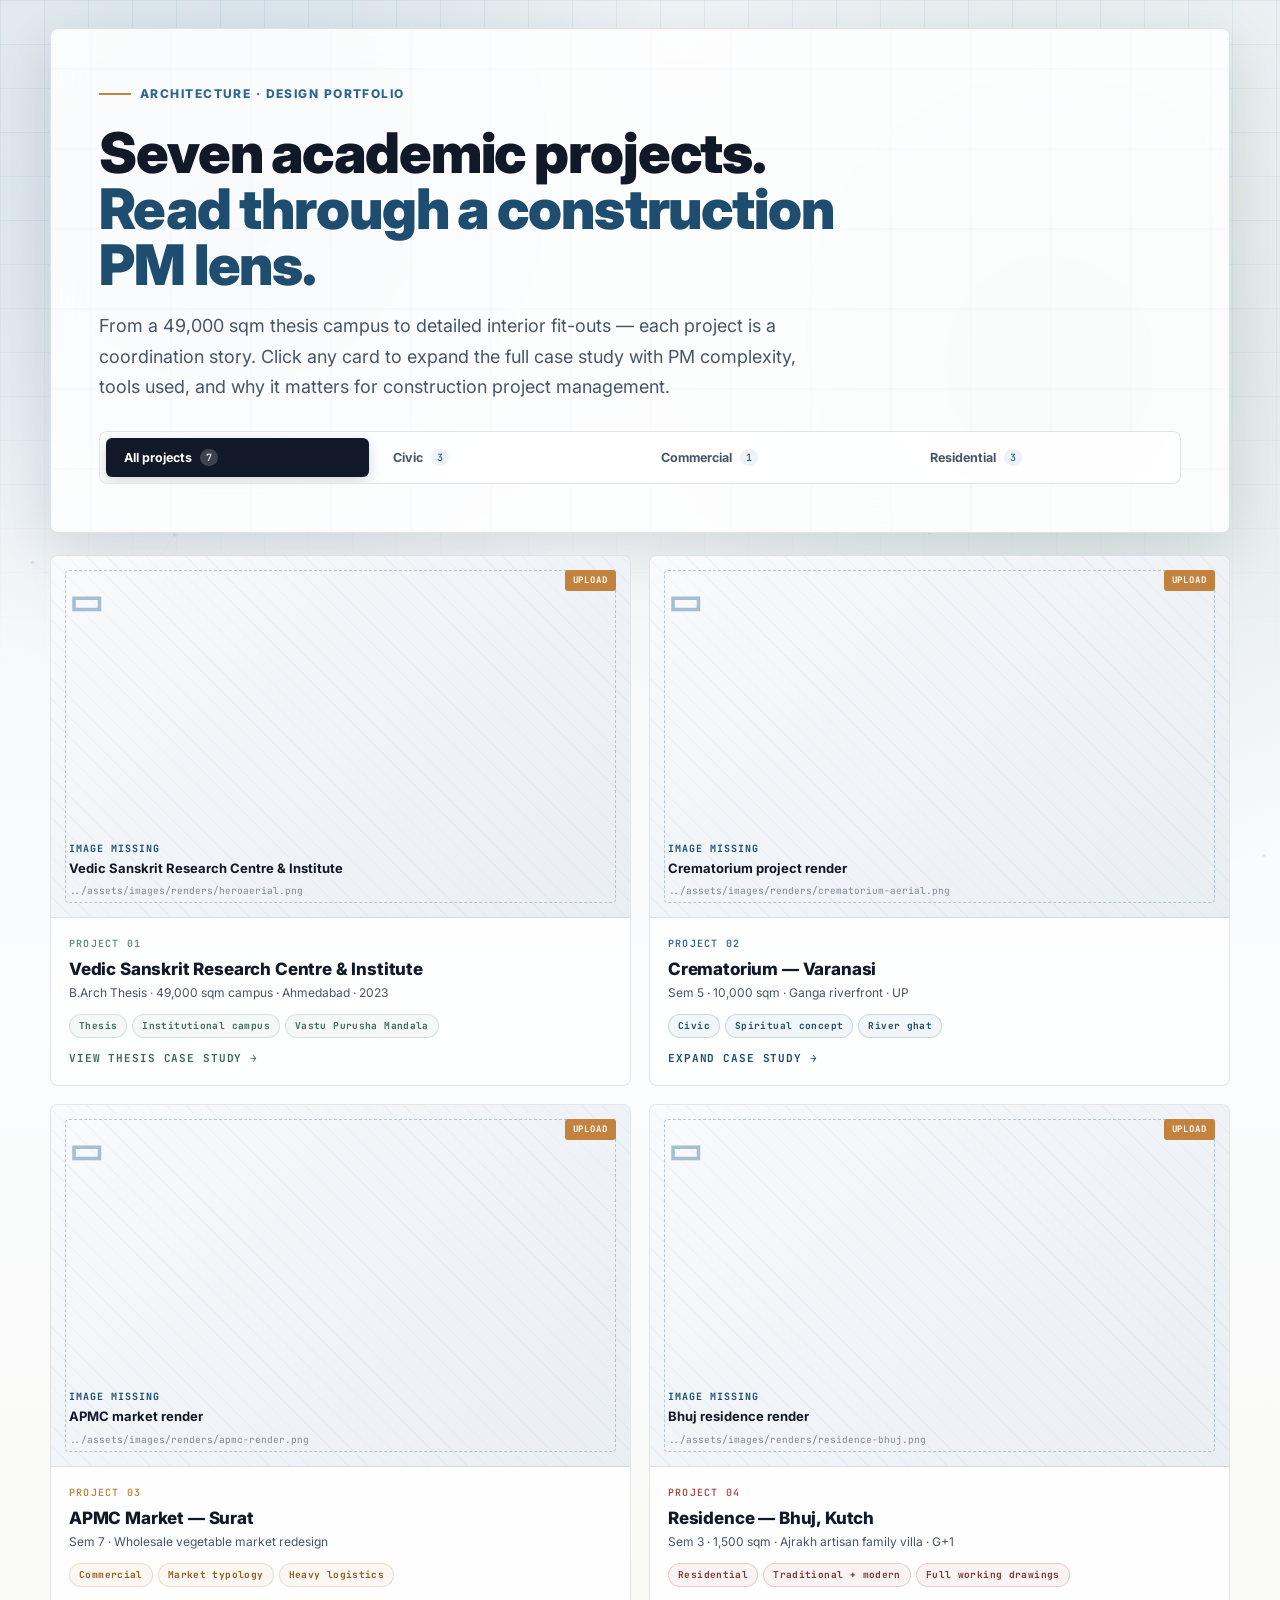
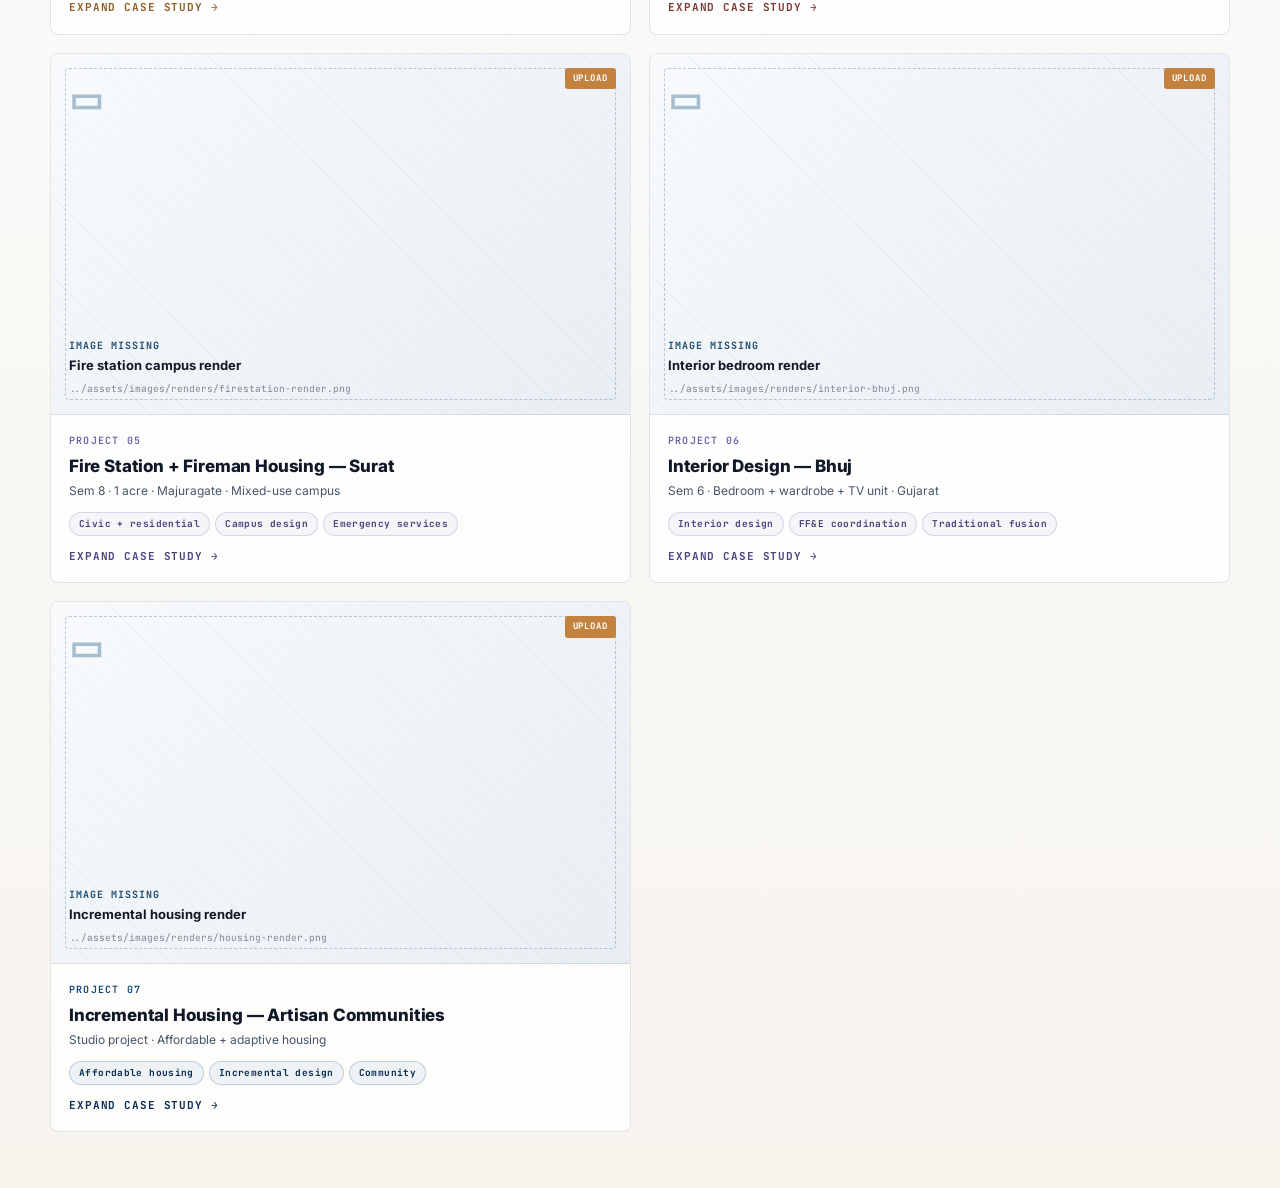
==== commit 3cefea15: "Update image file extensions from .jpg to .png" ====
--- a/widgets/architecture-projects.html
+++ b/widgets/architecture-projects.html
@@ -726,7 +726,7 @@
     accentDark: "#3f6a59",
     accentBg: "rgba(95,141,122,0.06)",
     accentBorder: "rgba(95,141,122,0.22)",
-    image: "../assets/images/renders/heroaerial.jpg",
+    image: "../assets/images/renders/heroaerial.png",
     imageAlt: "Vedic Sanskrit Research Centre aerial campus view",
     tags: ["Thesis", "Institutional campus", "Vastu Purusha Mandala"],
     cta: "View thesis case study",
@@ -763,11 +763,11 @@
     accentDark: "#1f4d70",
     accentBg: "rgba(47,102,144,0.06)",
     accentBorder: "rgba(47,102,144,0.22)",
-    image: "../assets/images/renders/crematorium-aerial.jpg",
+    image: "../assets/images/renders/crematorium-aerial.png",
     imageAlt: "Crematorium aerial view with Ganga riverfront",
     placeholderLabel: "Civic &middot; Riverfront",
     placeholderName: "Crematorium project render",
-    placeholderFile: "crematorium-aerial.jpg",
+    placeholderFile: "crematorium-aerial.png",
     tags: ["Civic", "Spiritual concept", "River ghat"],
     cta: "Expand case study",
     stats: [
@@ -802,11 +802,11 @@
     accentDark: "#8e5e25",
     accentBg: "rgba(195,131,63,0.06)",
     accentBorder: "rgba(195,131,63,0.22)",
-    image: "../assets/images/renders/apmc-render.jpg",
+    image: "../assets/images/renders/apmc-render.png",
     imageAlt: "APMC wholesale market courtyard aerial render",
     placeholderLabel: "Commercial &middot; Market",
     placeholderName: "APMC market render",
-    placeholderFile: "apmc-render.jpg",
+    placeholderFile: "apmc-render.png",
     tags: ["Commercial", "Market typology", "Heavy logistics"],
     cta: "Expand case study",
     stats: [
@@ -841,11 +841,11 @@
     accentDark: "#7c3933",
     accentBg: "rgba(166,75,67,0.06)",
     accentBorder: "rgba(166,75,67,0.22)",
-    image: "../assets/images/renders/residence-bhuj.jpg",
+    image: "../assets/images/renders/residence-bhuj.png",
     imageAlt: "Residence Bhuj — brick and render villa exterior",
     placeholderLabel: "Residential &middot; Villa",
     placeholderName: "Bhuj residence render",
-    placeholderFile: "residence-bhuj.jpg",
+    placeholderFile: "residence-bhuj.png",
     tags: ["Residential", "Traditional + modern", "Full working drawings"],
     cta: "Expand case study",
     stats: [
@@ -880,11 +880,11 @@
     accentDark: "#4a4480",
     accentBg: "rgba(104,96,168,0.06)",
     accentBorder: "rgba(104,96,168,0.22)",
-    image: "../assets/images/renders/firestation-render.jpg",
+    image: "../assets/images/renders/firestation-render.png",
     imageAlt: "Majura Fire Station with G+5 fireman housing aerial render",
     placeholderLabel: "Civic + Residential",
     placeholderName: "Fire station campus render",
-    placeholderFile: "firestation-render.jpg",
+    placeholderFile: "firestation-render.png",
     tags: ["Civic + residential", "Campus design", "Emergency services"],
     cta: "Expand case study",
     stats: [
@@ -919,11 +919,11 @@
     accentDark: "#4a4480",
     accentBg: "rgba(104,96,168,0.06)",
     accentBorder: "rgba(104,96,168,0.22)",
-    image: "../assets/images/renders/interior-bhuj.jpg",
+    image: "../assets/images/renders/interior-bhuj.png",
     imageAlt: "Bhuj interior bedroom with Ajrak block-print motifs",
     placeholderLabel: "Residential &middot; Interior",
     placeholderName: "Interior bedroom render",
-    placeholderFile: "interior-bhuj.jpg",
+    placeholderFile: "interior-bhuj.png",
     tags: ["Interior design", "FF&E coordination", "Traditional fusion"],
     cta: "Expand case study",
     stats: [
@@ -958,11 +958,11 @@
     accentDark: "#082c54",
     accentBg: "rgba(12,68,124,0.06)",
     accentBorder: "rgba(12,68,124,0.22)",
-    image: "../assets/images/renders/housing-render.jpg",
+    image: "../assets/images/renders/housing-render.png",
     imageAlt: "Incremental housing cluster with central water feature street view",
     placeholderLabel: "Residential &middot; Affordable",
     placeholderName: "Incremental housing render",
-    placeholderFile: "housing-render.jpg",
+    placeholderFile: "housing-render.png",
     tags: ["Affordable housing", "Incremental design", "Community"],
     cta: "Expand case study",
     stats: [
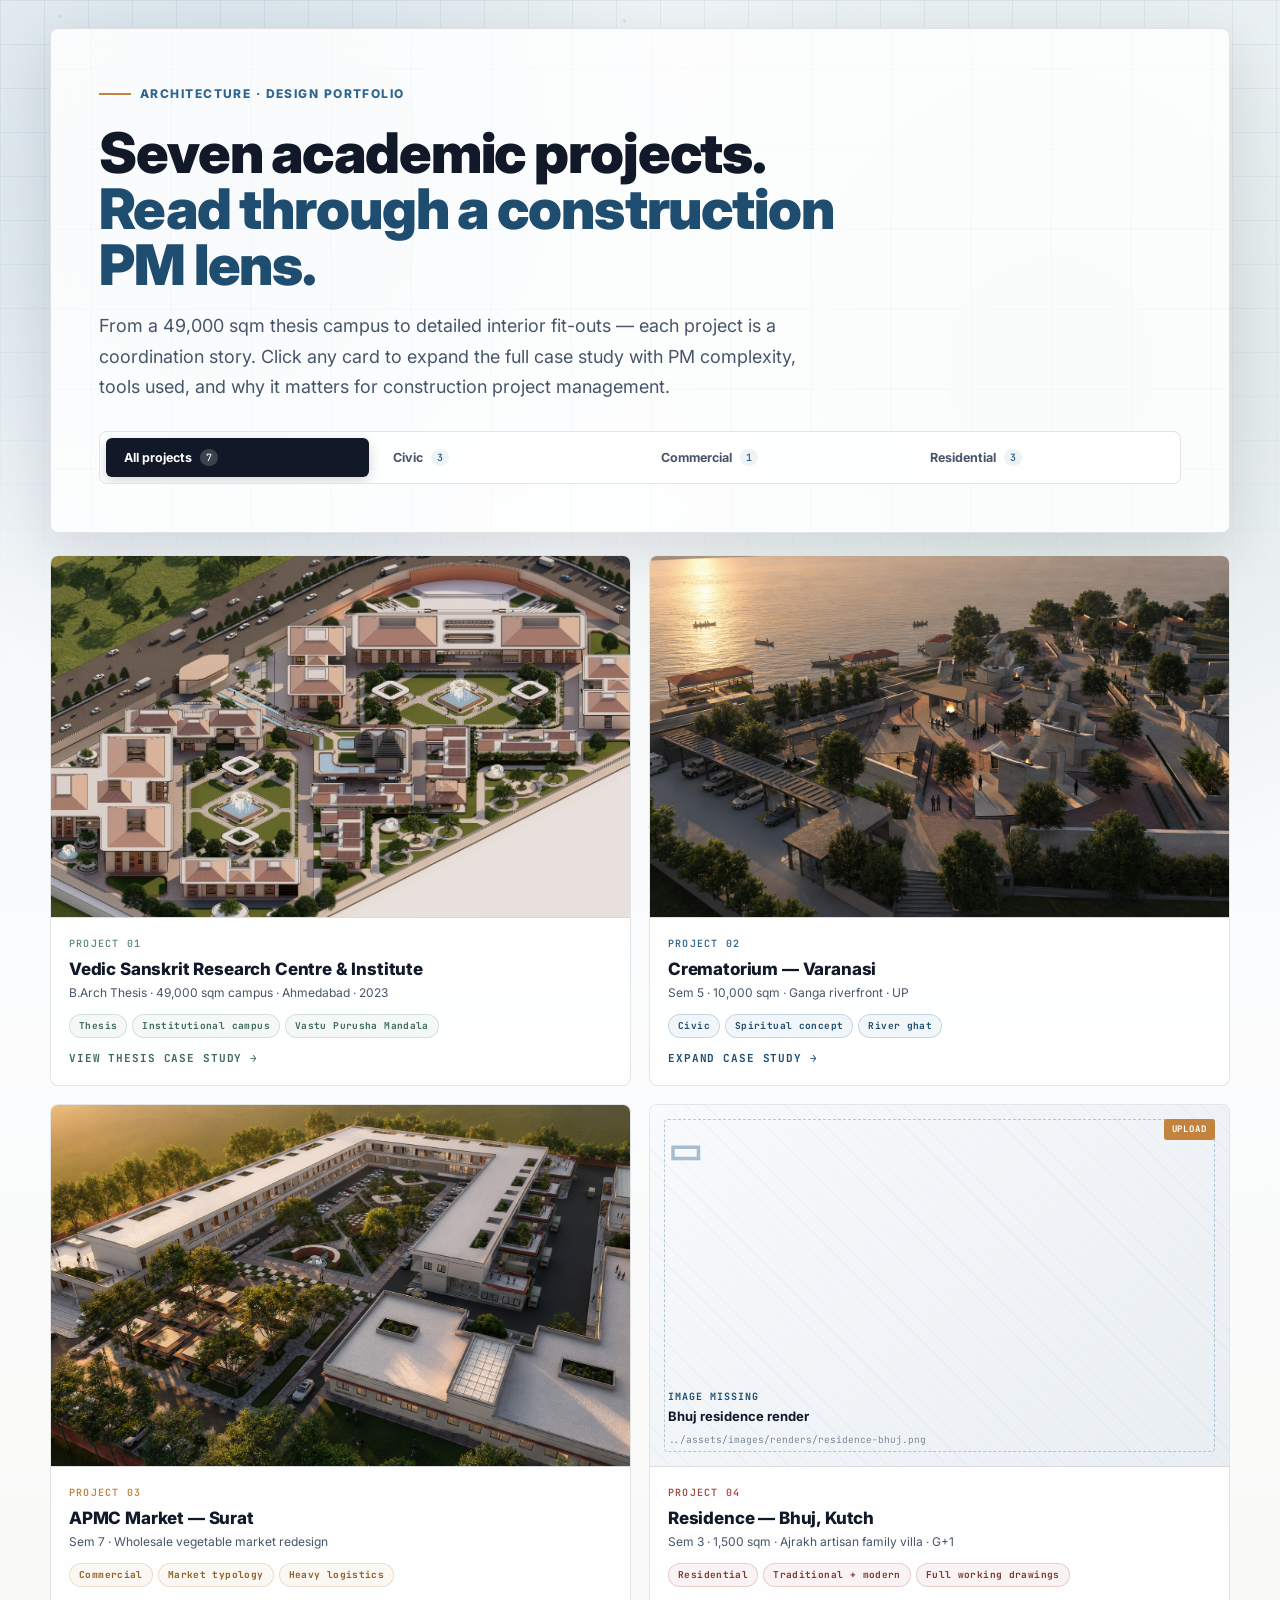
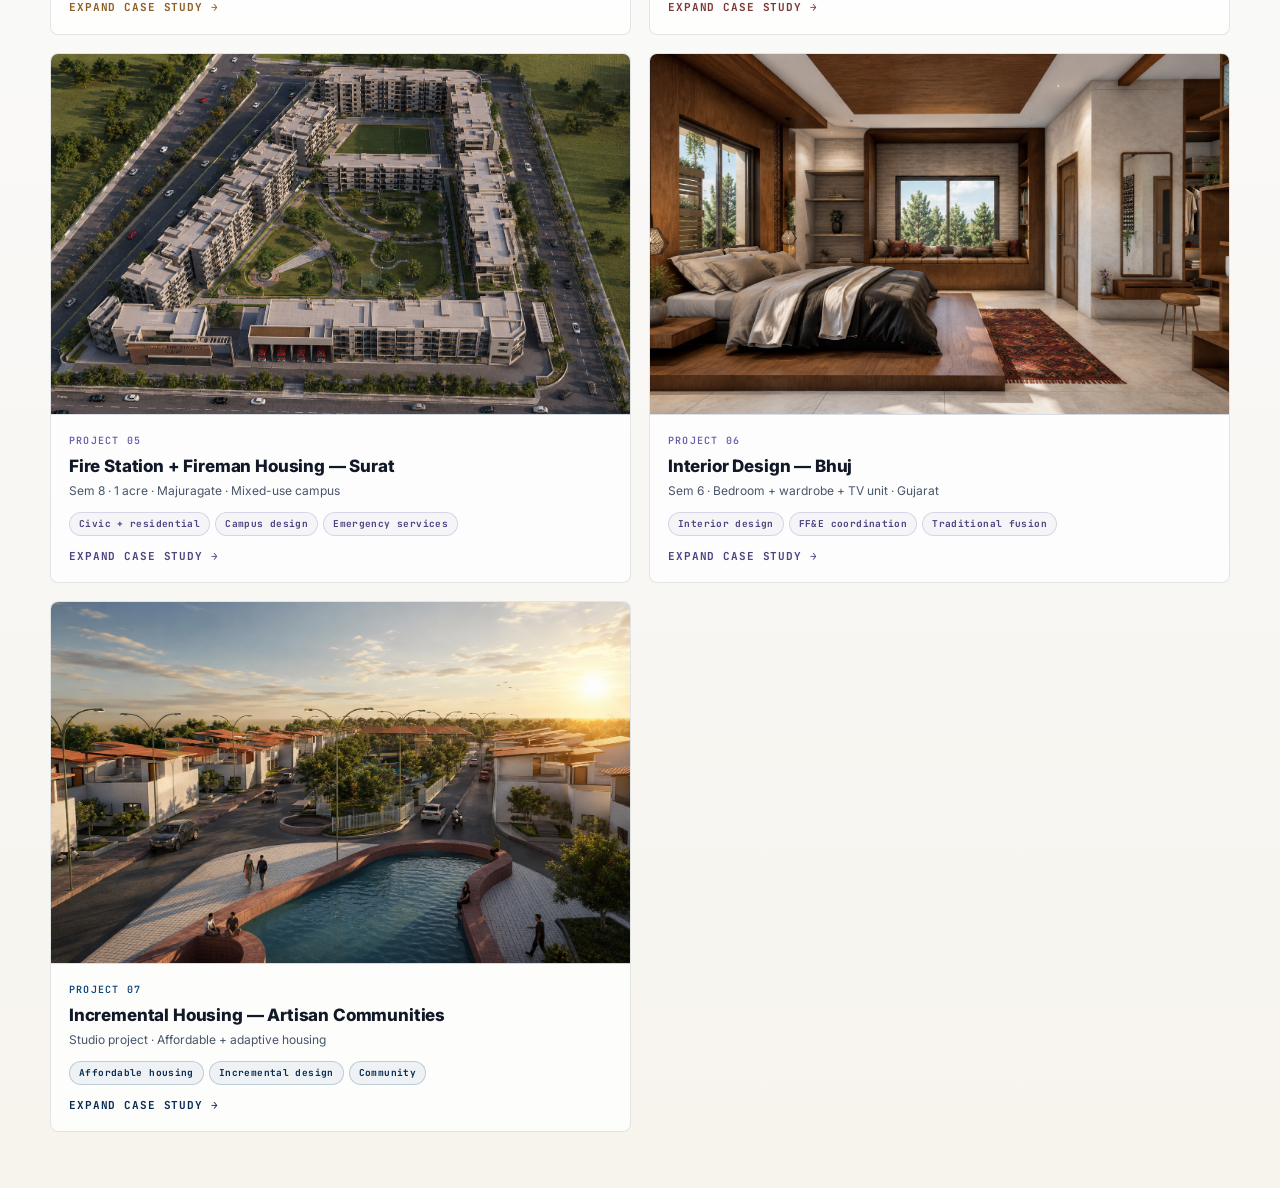
==== commit 6623531e: "Change image format from PNG to JPG" ====
--- a/widgets/architecture-projects.html
+++ b/widgets/architecture-projects.html
@@ -726,7 +726,7 @@
     accentDark: "#3f6a59",
     accentBg: "rgba(95,141,122,0.06)",
     accentBorder: "rgba(95,141,122,0.22)",
-    image: "../assets/images/renders/heroaerial.png",
+    image: "../assets/images/renders/heroaerial.jpg",
     imageAlt: "Vedic Sanskrit Research Centre aerial campus view",
     tags: ["Thesis", "Institutional campus", "Vastu Purusha Mandala"],
     cta: "View thesis case study",
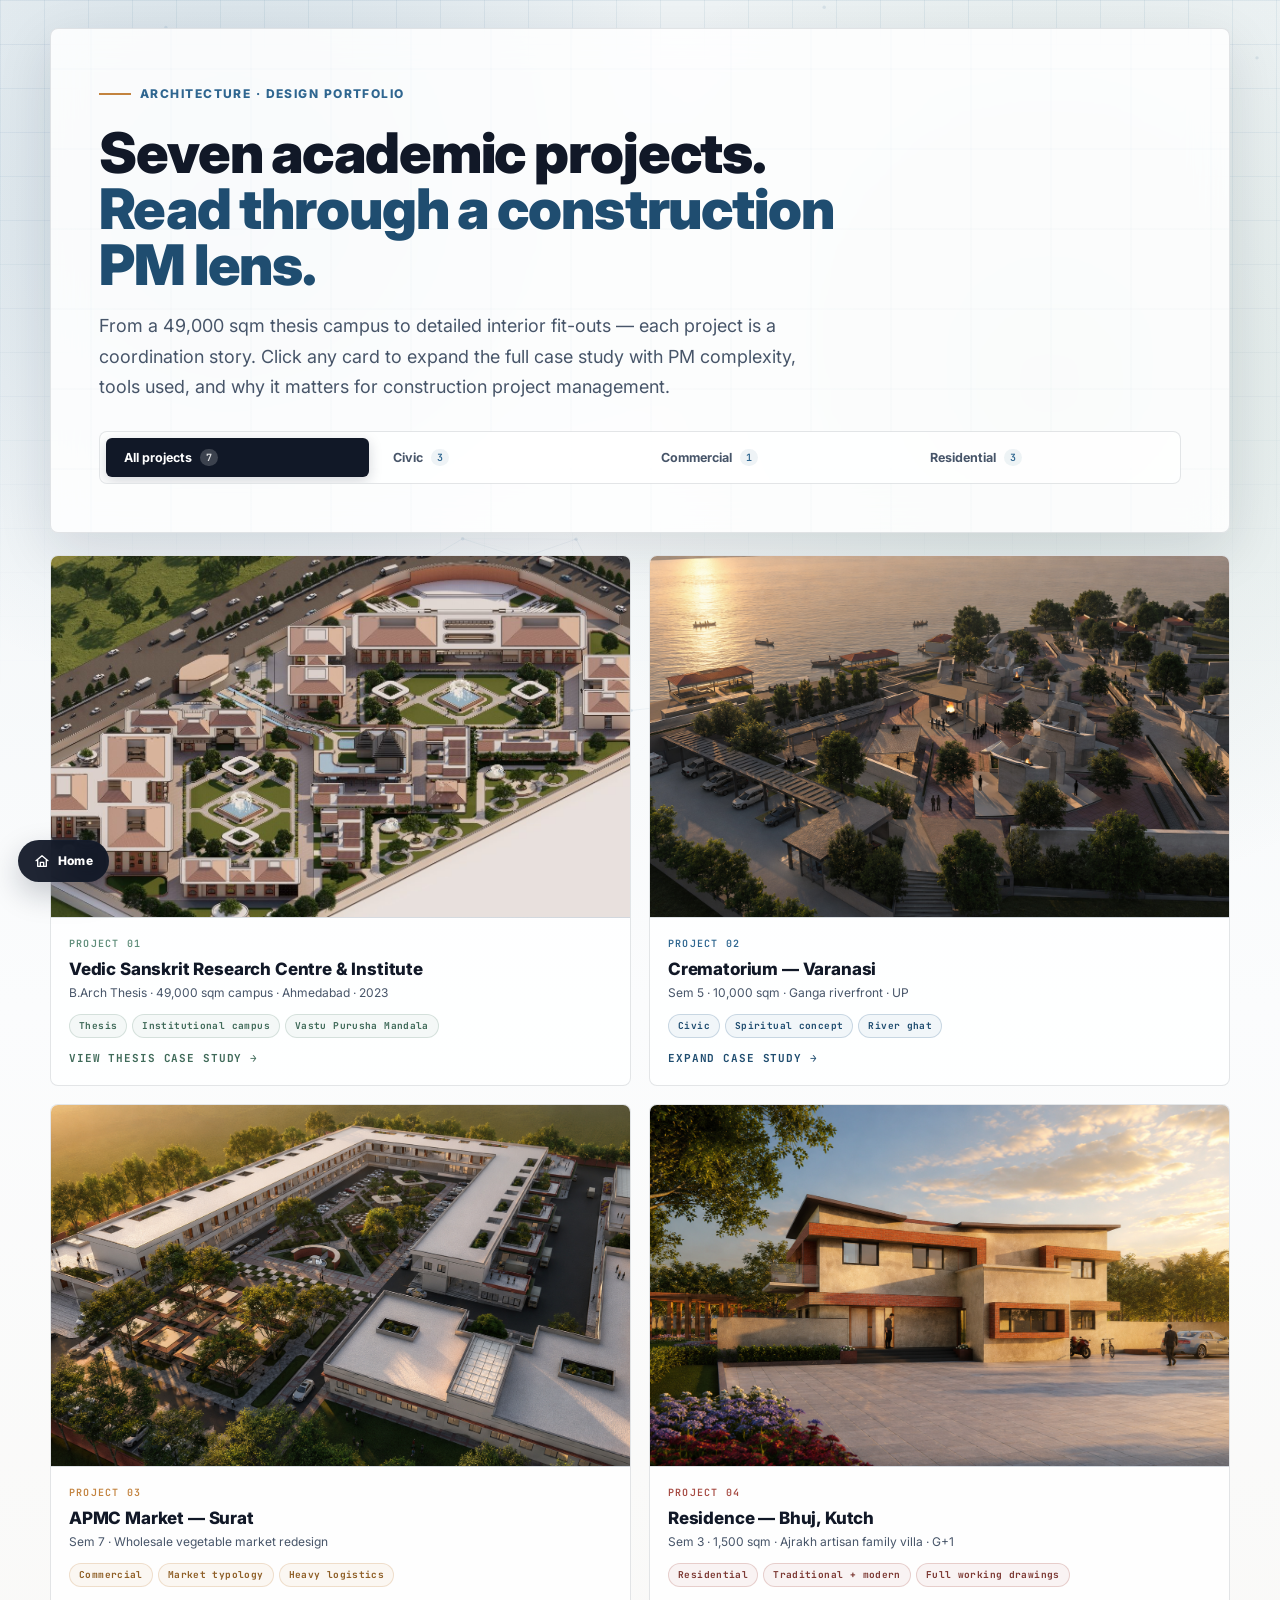
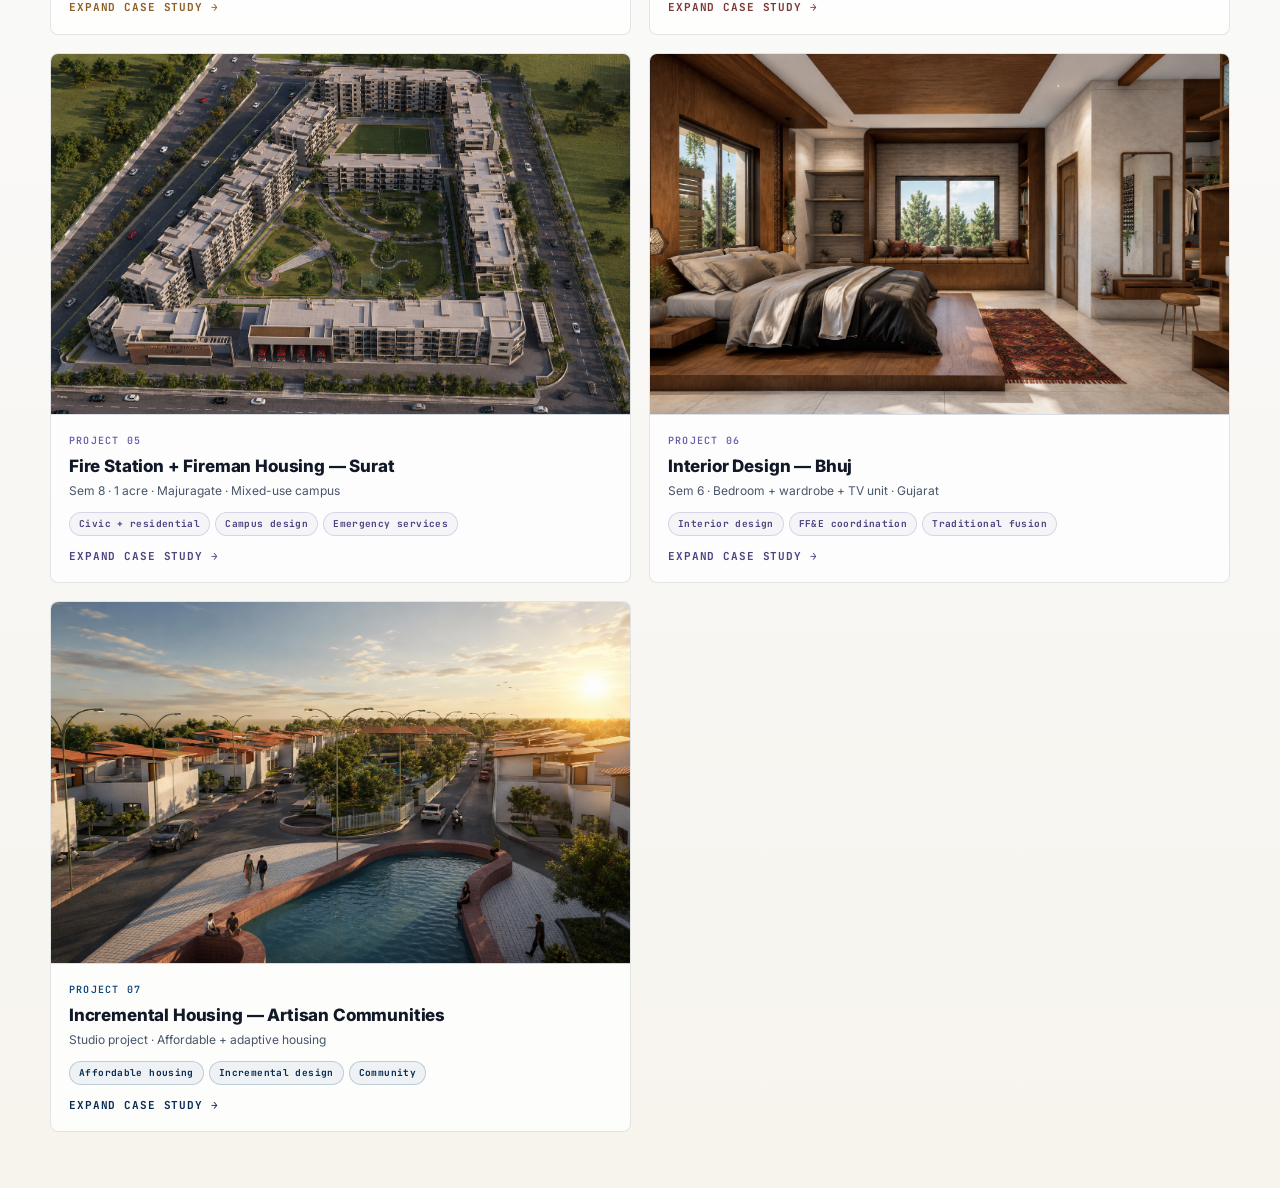
==== commit b26fa5da: "add Home button to every widget" ====
--- a/widgets/architecture-projects.html
+++ b/widgets/architecture-projects.html
@@ -1264,5 +1264,6 @@
 renderFilters();
 renderProjects();
 </script>
+<script src="../assets/widget-home-button.js"></script>
 </body>
 </html>
